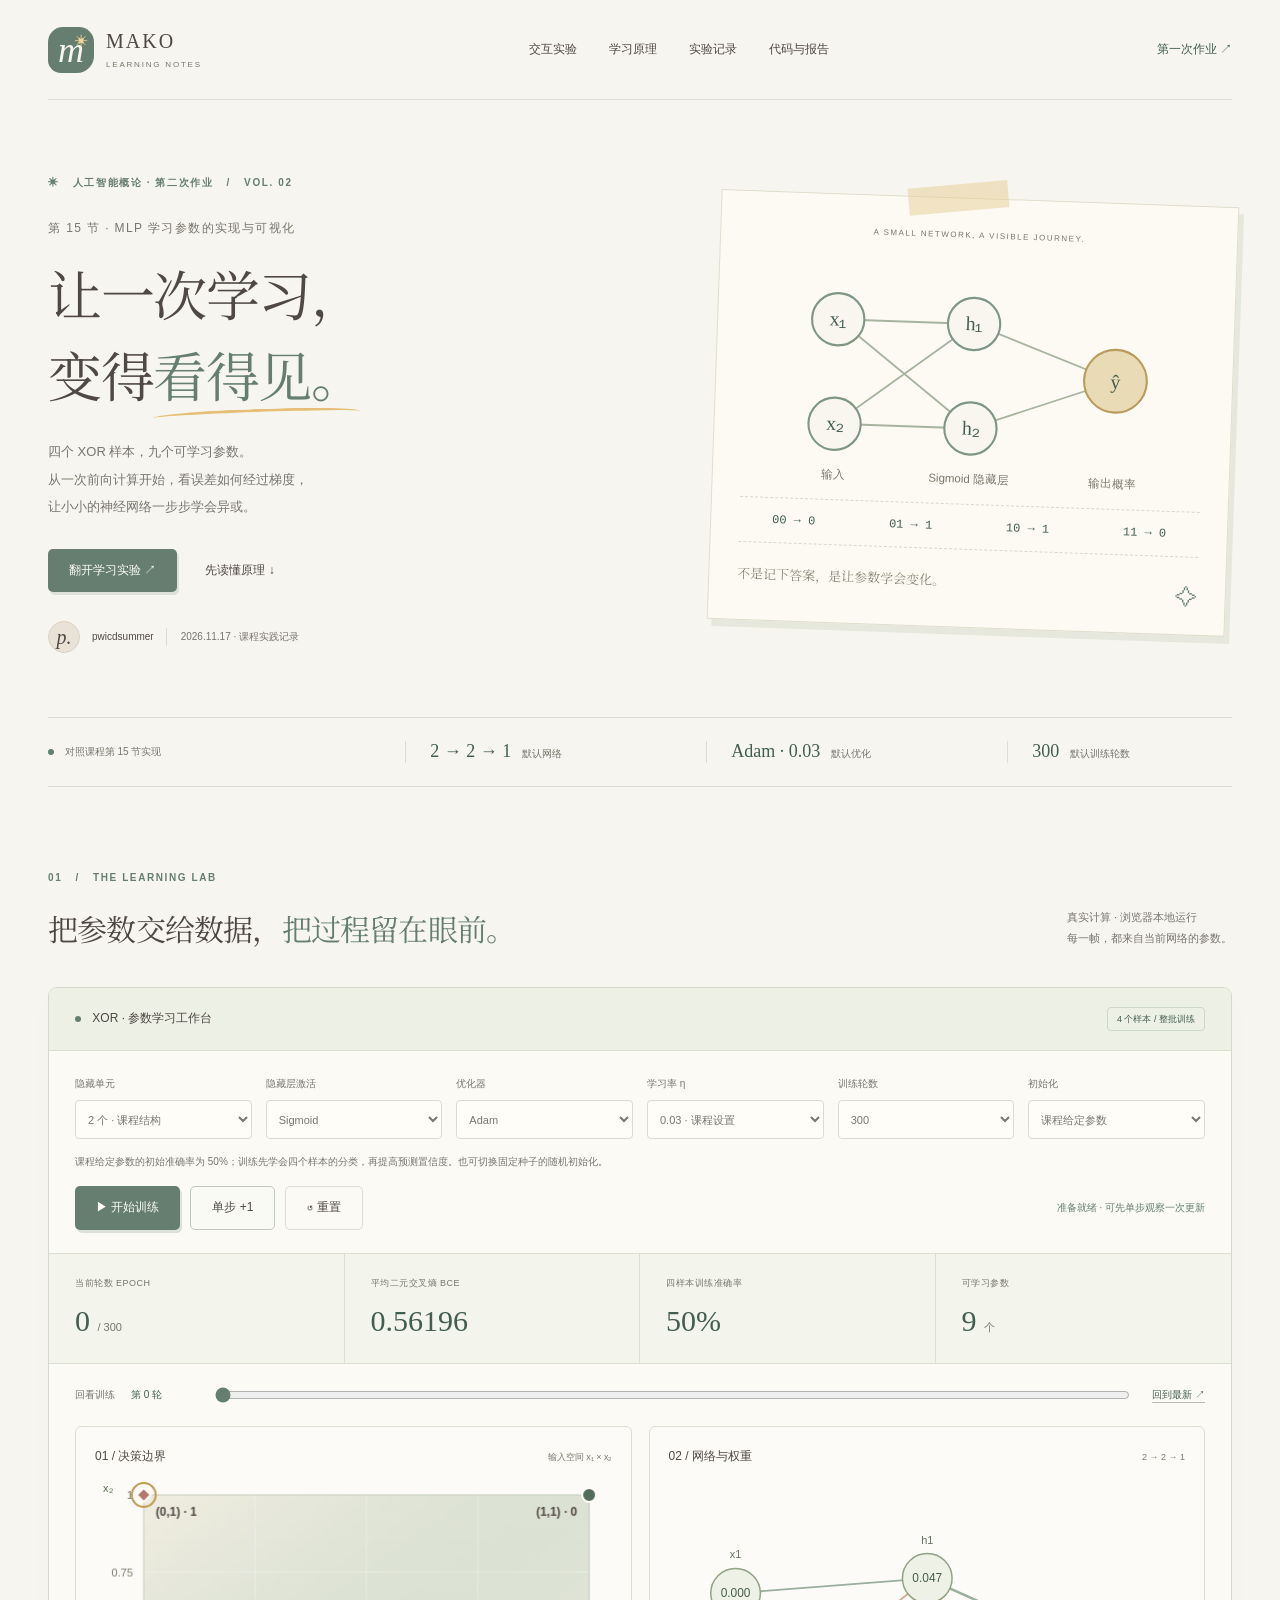
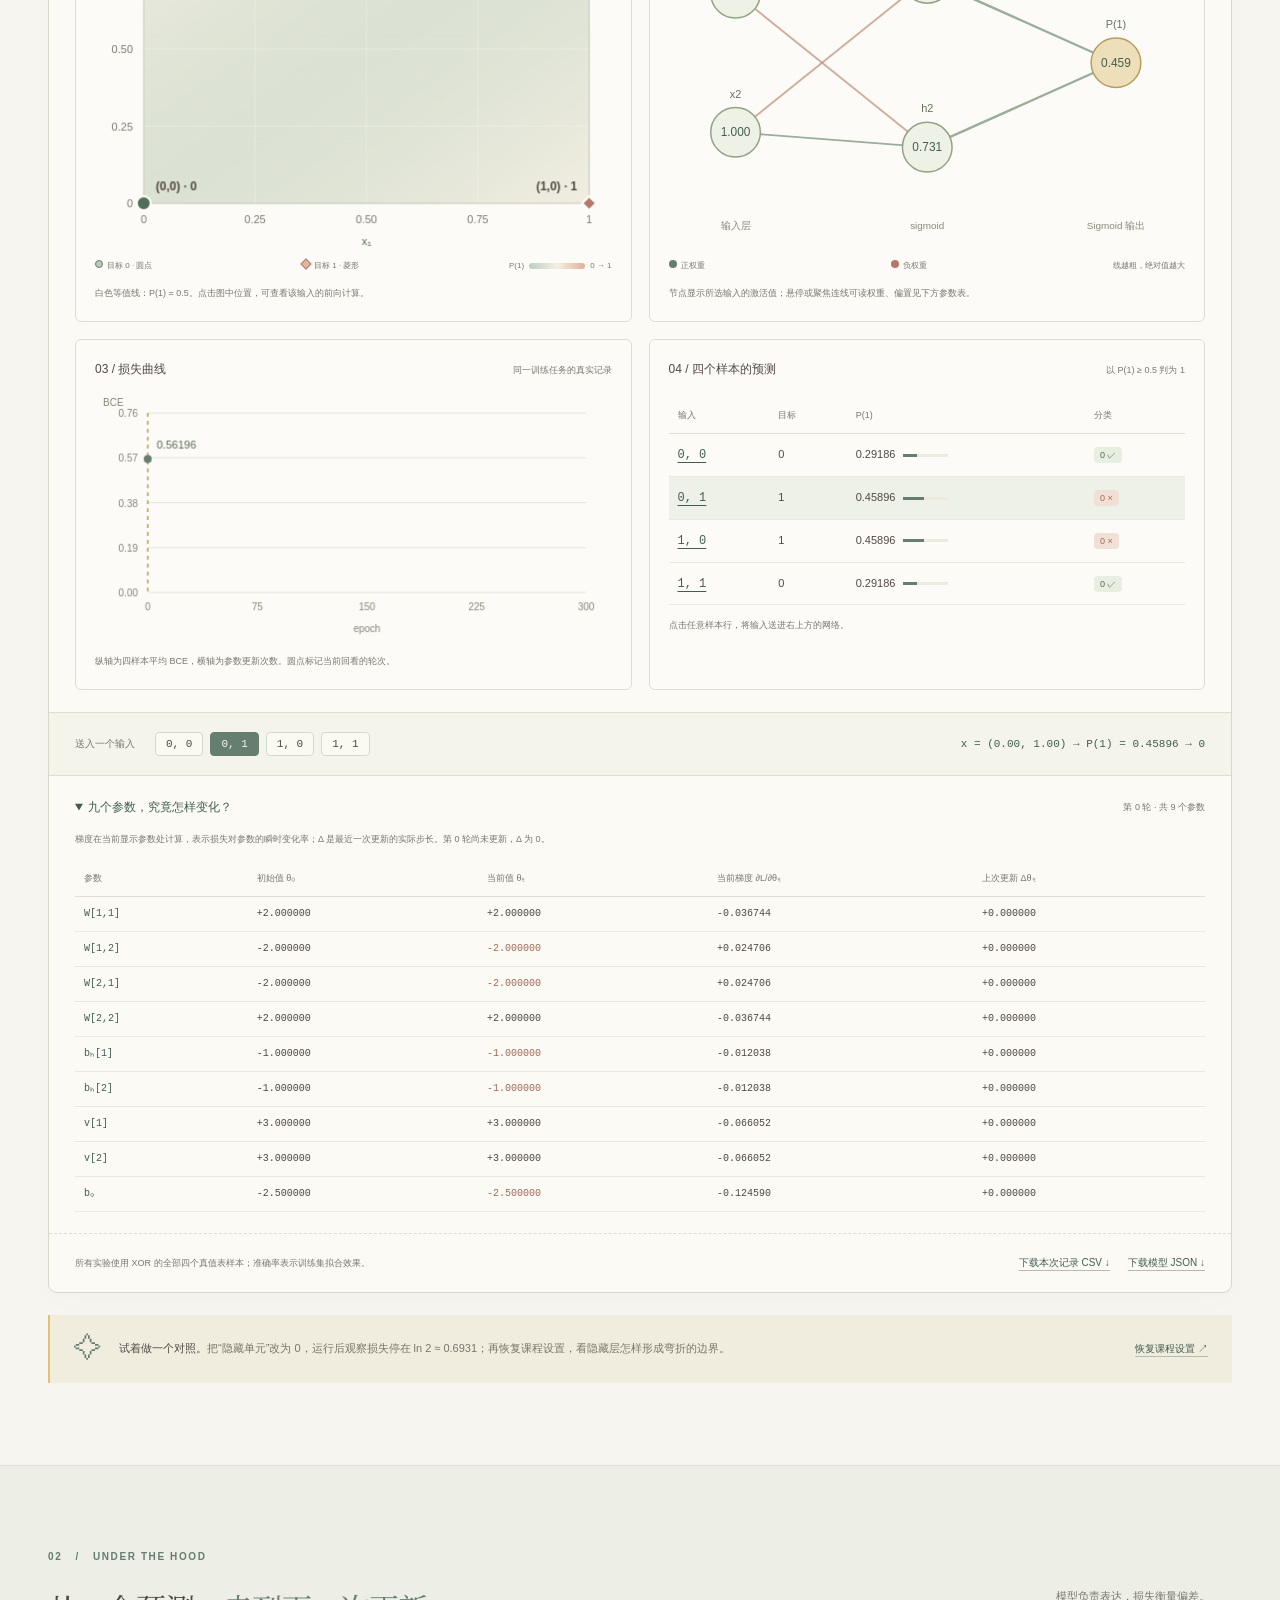
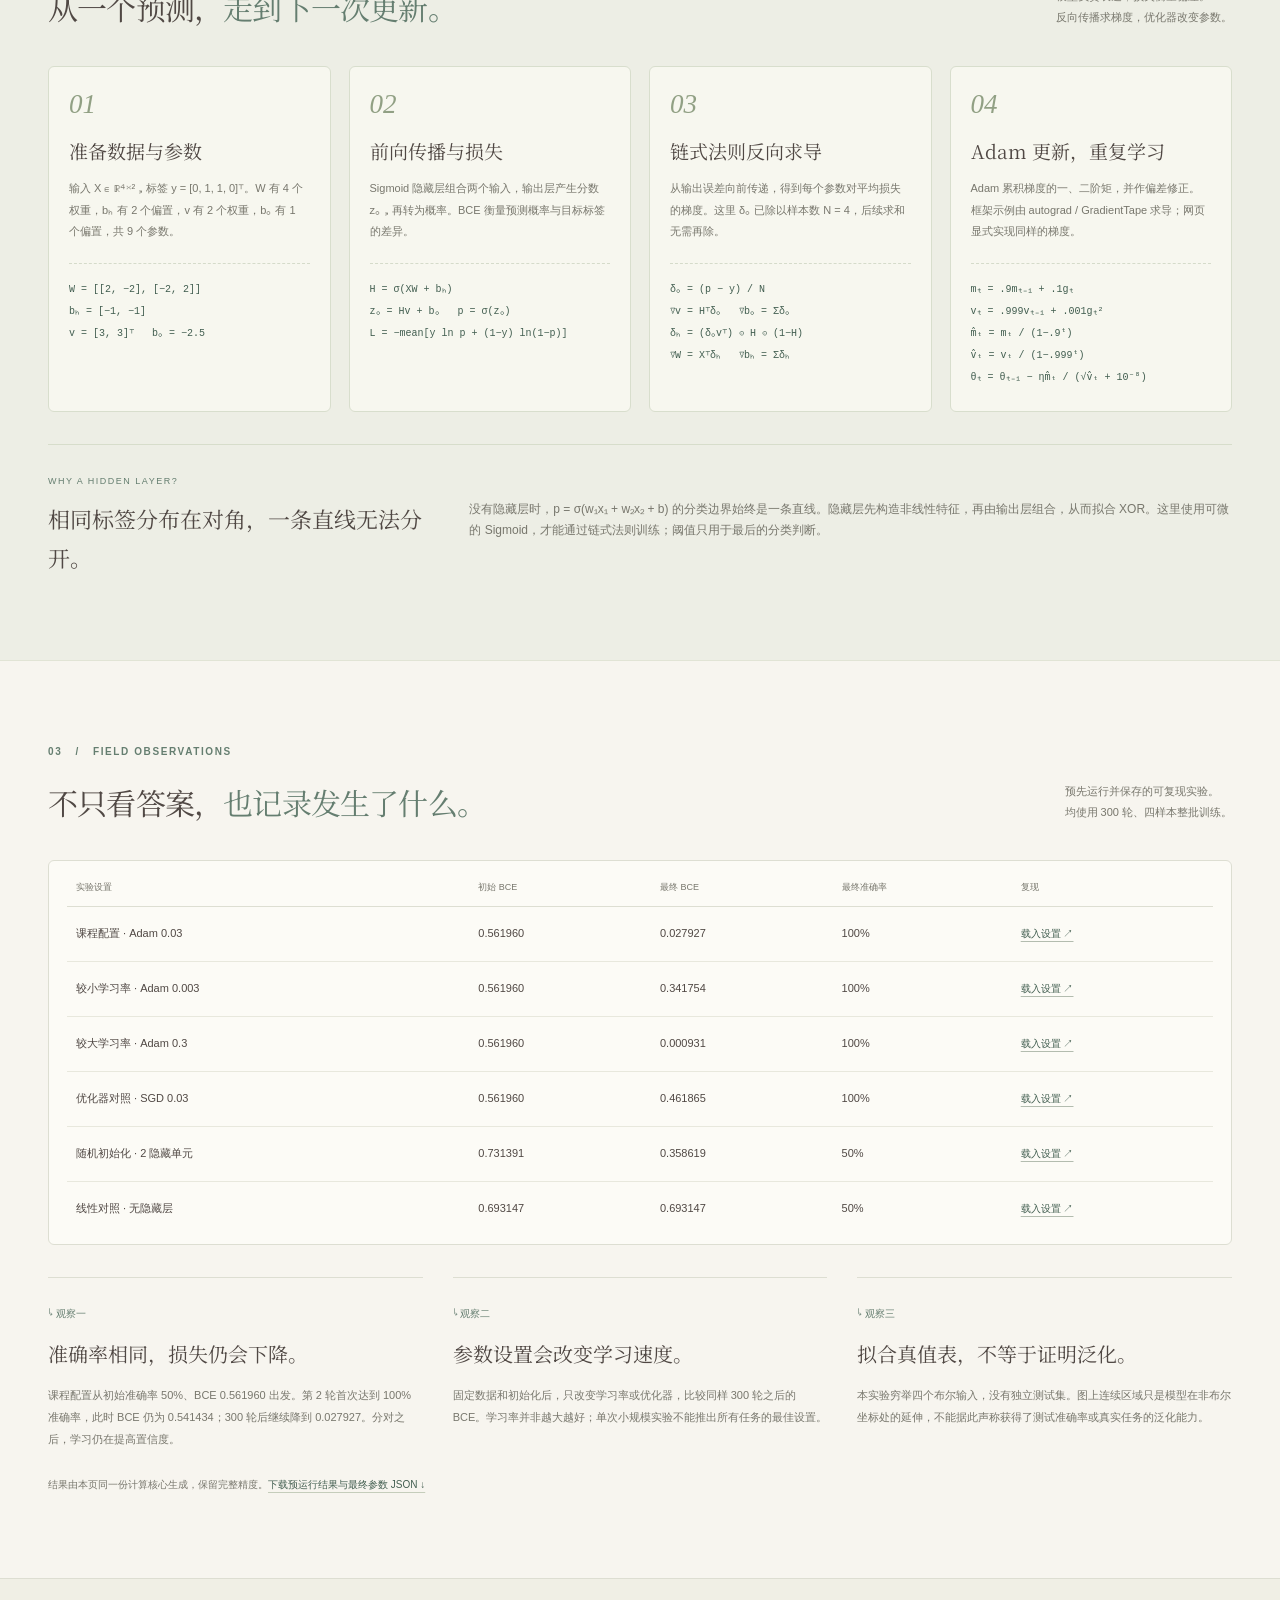
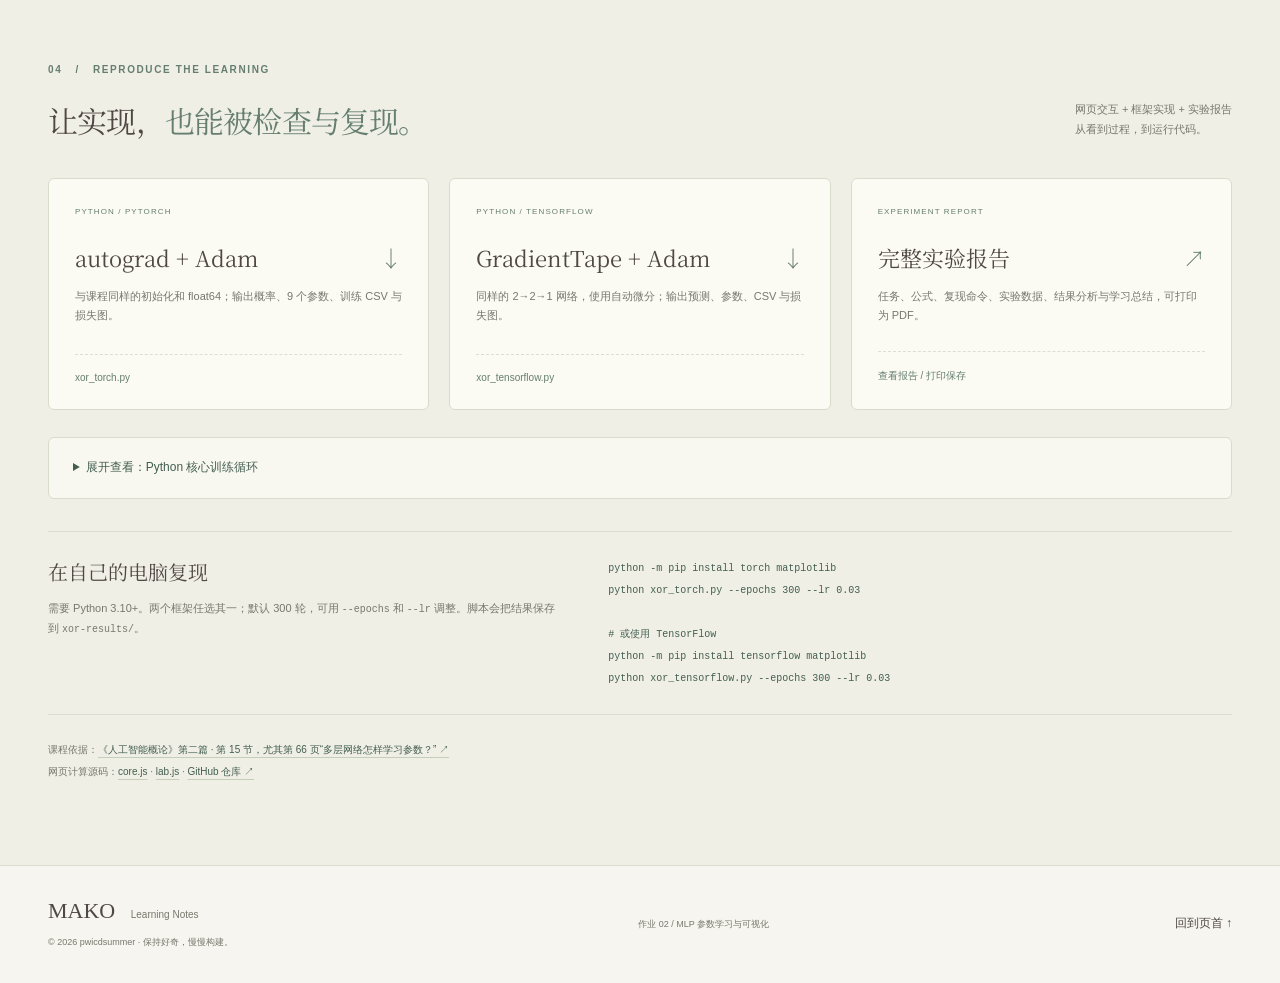
==== mlp/index.html @ 97d3aa74 "Add assignment 2: interactive XOR MLP learning lab and reproducible report" ====
<!doctype html>
<html lang="zh-CN">
<head>
  <meta charset="utf-8"><meta name="viewport" content="width=device-width, initial-scale=1">
  <meta name="theme-color" content="#f7f5ef">
  <title>MLP 学习实验室 · MAKO 第二次作业</title>
  <meta name="description" content="人工智能概论第二次作业：复现第15节2→2→1 MLP的XOR参数学习，交互观察前向传播、梯度、Adam、损失曲线和决策边界，附Python源码与实验报告。">
  <link rel="canonical" href="https://pwicdsummer.github.io/mako-agent-report/mlp/">
  <link rel="icon" href="../assets/favicon.svg" type="image/svg+xml">
  <link rel="stylesheet" href="lab.css">
  <script src="core.js" defer></script><script src="lab.js" defer></script>
</head>
<body>
  <a class="skip" href="#experiment">跳至交互实验</a>
  <header class="site-header wrap">
    <a class="brand" href="../"><span class="brand-mark">m<small>✳</small></span><span>MAKO<small>LEARNING NOTES</small></span></a>
    <nav aria-label="页面导航"><a href="#experiment">交互实验</a><a href="#principle">学习原理</a><a href="#findings">实验记录</a><a href="#source">代码与报告</a></nav>
    <a class="back" href="../">第一次作业 ↗</a>
  </header>
  <main>
    <section class="hero wrap">
      <div><p class="eyebrow">✳ &nbsp; 人工智能概论 · 第二次作业 &nbsp; / &nbsp; VOL. 02</p>
        <p class="kicker">第 15 节 · MLP 学习参数的实现与可视化</p>
        <h1>让一次学习，<br>变得<span class="underlined">看得见。</span></h1>
        <p class="hero-description">四个 XOR 样本，九个可学习参数。<br>从一次前向计算开始，看误差如何经过梯度，<br class="wide">让小小的神经网络一步步学会异或。</p>
        <div class="hero-actions"><a class="button primary" href="#experiment">翻开学习实验 ↗</a><a class="text-link" href="#principle">先读懂原理 ↓</a></div>
        <p class="byline"><span class="avatar">p.</span> pwicdsummer <span>2026.11.17 · 课程实践记录</span></p>
      </div>
      <div class="hero-note" aria-label="实验概览：两个输入、两个隐藏节点、一个输出，学习XOR">
        <div class="tape" aria-hidden="true"></div><p class="note-label">A SMALL NETWORK, A VISIBLE JOURNEY.</p>
        <svg viewBox="0 0 440 230" role="img" aria-label="2到2到1多层感知器">
          <g stroke="#a8b4a0" fill="none" stroke-width="1.7"><path d="M88 66L218 66M88 66L218 166M88 166L218 66M88 166L218 166M218 66L355 116M218 166L355 116"/></g>
          <g fill="#f8f6ef" stroke="#7f9682" stroke-width="2"><circle cx="88" cy="66" r="25"/><circle cx="88" cy="166" r="25"/><circle cx="218" cy="66" r="25"/><circle cx="218" cy="166" r="25"/></g>
          <circle cx="355" cy="116" r="30" fill="#e8dbb5" stroke="#b99b5e" stroke-width="2"/>
          <g fill="#465f50" text-anchor="middle" font-size="19" font-family="Georgia,serif"><text x="88" y="72">x₁</text><text x="88" y="172">x₂</text><text x="218" y="72">h₁</text><text x="218" y="172">h₂</text><text x="355" y="123">ŷ</text></g>
          <g fill="#78786a" text-anchor="middle" font-size="11"><text x="88" y="218">输入</text><text x="218" y="218">Sigmoid 隐藏层</text><text x="355" y="218">输出概率</text></g>
        </svg>
        <div class="xor-note"><span>00 → 0</span><span>01 → 1</span><span>10 → 1</span><span>11 → 0</span></div>
        <p class="handnote">不是记下答案，是让参数学会变化。 <span>✧</span></p>
      </div>
    </section>
    <div class="course-strip wrap"><span><i></i> 对照课程第 15 节实现</span><span><b>2 → 2 → 1</b> 默认网络</span><span><b>Adam · 0.03</b> 默认优化</span><span><b>300</b> 默认训练轮数</span></div>

    <section class="section wrap" id="experiment">
      <div class="section-heading"><div><p class="eyebrow">01 &nbsp; / &nbsp; THE LEARNING LAB</p><h2>把参数交给数据，<em>把过程留在眼前。</em></h2></div><p>真实计算 · 浏览器本地运行<br>每一帧，都来自当前网络的参数。</p></div>
      <div class="lab-shell">
        <div class="lab-title"><span><i></i> XOR · 参数学习工作台</span><span class="pill">4 个样本 / 整批训练</span></div>
        <form id="config" class="controls">
          <label>隐藏单元<select name="hidden" id="hidden"><option value="2">2 个 · 课程结构</option><option value="4">4 个</option><option value="8">8 个</option><option value="0">0 个 · 线性对照</option></select></label>
          <label>隐藏层激活<select name="activation" id="activation"><option value="sigmoid">Sigmoid</option><option value="tanh">Tanh</option></select></label>
          <label>优化器<select name="optimizer" id="optimizer"><option value="adam">Adam</option><option value="sgd">SGD</option></select></label>
          <label>学习率 η<select name="lr" id="lr"><option value="0.003">0.003</option><option value="0.01">0.01</option><option value="0.03" selected>0.03 · 课程设置</option><option value="0.1">0.1</option><option value="0.3">0.3</option></select></label>
          <label>训练轮数<select name="epochs" id="epochs"><option value="300">300</option><option value="1000">1,000</option><option value="2000">2,000</option></select></label>
          <label>初始化<select name="init" id="init"><option value="course">课程给定参数</option><option value="random">随机 · 固定种子 42</option></select></label>
        </form>
        <p id="config-note" class="config-note">课程给定参数的初始准确率为 50%；训练先学会四个样本的分类，再提高预测置信度。也可切换固定种子的随机初始化。</p>
        <div class="action-bar"><div class="action-buttons"><button class="button primary" id="run">▶ 开始训练</button><button class="button secondary" id="step">单步 +1</button><button class="button ghost" id="reset">↺ 重置</button></div><span id="run-status" role="status" aria-live="polite">准备就绪 · 可先单步观察一次更新</span></div>
        <div class="metric-grid"><div><span>当前轮数 EPOCH</span><strong id="metric-epoch">0 <small>/ 300</small></strong></div><div><span>平均二元交叉熵 BCE</span><strong id="metric-loss">—</strong></div><div><span>四样本训练准确率</span><strong id="metric-accuracy">—</strong></div><div><span>可学习参数</span><strong id="metric-params">9 <small>个</small></strong></div></div>
        <div class="history-bar"><label for="timeline">回看训练 <output id="timeline-value">第 0 轮</output></label><input type="range" id="timeline" min="0" max="0" value="0" aria-label="选择要回看的训练轮数"><button id="latest" class="text-button">回到最新 ↗</button></div>

        <div class="visual-grid">
          <article class="viz-card"><div class="card-heading"><h3>01 / 决策边界</h3><span>输入空间 x₁ × x₂</span></div><div class="canvas-wrap decision-wrap"><canvas id="decision" width="520" height="370" role="img" aria-label="XOR决策边界：颜色表示预测概率，圆点表示目标0，菱形表示目标1"></canvas></div><div class="legend"><span><i class="class-zero"></i>目标 0 · 圆点</span><span><i class="class-one"></i>目标 1 · 菱形</span><span class="prob-scale">P(1) <b></b> 0 → 1</span></div><p class="chart-note">白色等值线：P(1) = 0.5。点击图中位置，可查看该输入的前向计算。</p></article>
          <article class="viz-card"><div class="card-heading"><h3>02 / 网络与权重</h3><span id="network-count">2 → 2 → 1</span></div><div class="network-wrap"><svg id="network" viewBox="0 0 520 370" role="img" aria-label="当前MLP权重与节点激活值"></svg></div><div class="legend"><span><i class="positive"></i>正权重</span><span><i class="negative"></i>负权重</span><span>线越粗，绝对值越大</span></div><p class="chart-note">节点显示所选输入的激活值；悬停或聚焦连线可读权重、偏置见下方参数表。</p></article>
          <article class="viz-card"><div class="card-heading"><h3>03 / 损失曲线</h3><span>同一训练任务的真实记录</span></div><div class="canvas-wrap loss-wrap"><canvas id="loss-chart" width="520" height="250" role="img" aria-label="平均二元交叉熵随训练轮数变化的折线图"></canvas></div><p class="chart-note">纵轴为四样本平均 BCE，横轴为参数更新次数。圆点标记当前回看的轮次。</p></article>
          <article class="viz-card"><div class="card-heading"><h3>04 / 四个样本的预测</h3><span>以 P(1) ≥ 0.5 判为 1</span></div><div class="table-scroll"><table class="prediction-table"><thead><tr><th>输入</th><th>目标</th><th>P(1)</th><th>分类</th></tr></thead><tbody id="predictions"></tbody></table></div><p class="chart-note" id="prediction-note">点击任意样本行，将输入送进右上方的网络。</p></article>
        </div>
        <div class="probe"><span>送入一个输入</span><div id="sample-buttons" class="sample-buttons" role="group" aria-label="选择XOR样本"><button data-sample="0" aria-pressed="false">0, 0</button><button data-sample="1" aria-pressed="true" class="selected">0, 1</button><button data-sample="2" aria-pressed="false">1, 0</button><button data-sample="3" aria-pressed="false">1, 1</button></div><output id="probe-result">—</output></div>
        <details class="parameter-details" open><summary>九个参数，究竟怎样变化？ <span id="parameter-caption">当前轮次的权重与梯度</span></summary><p class="chart-note">梯度在当前显示参数处计算，表示损失对参数的瞬时变化率；Δ 是最近一次更新的实际步长。第 0 轮尚未更新，Δ 为 0。</p><div class="table-scroll"><table class="parameter-table"><thead><tr><th>参数</th><th>初始值 θ₀</th><th>当前值 θₜ</th><th>当前梯度 ∂L/∂θₜ</th><th>上次更新 Δθₜ</th></tr></thead><tbody id="parameters"></tbody></table></div></details>
        <div class="lab-bottom"><p>所有实验使用 XOR 的全部四个真值表样本；准确率表示训练集拟合效果。</p><div><button class="text-button" id="export-csv">下载本次记录 CSV ↓</button><button class="text-button" id="export-json">下载模型 JSON ↓</button></div></div>
        <noscript><p class="noscript">启用 JavaScript 即可运行交互实验。下方实验记录和下载代码可直接阅读。</p></noscript>
      </div>
      <aside class="margin-tip"><span>✧</span><p><b>试着做一个对照。</b>把“隐藏单元”改为 0，运行后观察损失停在 ln 2 ≈ 0.6931；再恢复课程设置，看隐藏层怎样形成弯折的边界。</p><button class="text-button" id="restore-course">恢复课程设置 ↗</button></aside>
    </section>

    <section class="principle-section" id="principle"><div class="section wrap">
      <div class="section-heading"><div><p class="eyebrow">02 &nbsp; / &nbsp; UNDER THE HOOD</p><h2>从一个预测，<em>走到下一次更新。</em></h2></div><p>模型负责表达，损失衡量偏差。<br>反向传播求梯度，优化器改变参数。</p></div>
      <div class="steps-grid">
        <article><span class="step-number">01</span><h3>准备数据与参数</h3><p>输入 X ∈ ℝ⁴ˣ²，标签 y = [0, 1, 1, 0]ᵀ。W 有 4 个权重，bₕ 有 2 个偏置，v 有 2 个权重，bₒ 有 1 个偏置，共 9 个参数。</p><div class="formula">W = [[2, −2], [−2, 2]]<br>bₕ = [−1, −1]<br>v = [3, 3]ᵀ &nbsp; bₒ = −2.5</div></article>
        <article><span class="step-number">02</span><h3>前向传播与损失</h3><p>Sigmoid 隐藏层组合两个输入，输出层产生分数 zₒ，再转为概率。BCE 衡量预测概率与目标标签的差异。</p><div class="formula">H = σ(XW + bₕ)<br>zₒ = Hv + bₒ &nbsp; p = σ(zₒ)<br>L = −mean[y ln p + (1−y) ln(1−p)]</div></article>
        <article><span class="step-number">03</span><h3>链式法则反向求导</h3><p>从输出误差向前传递，得到每个参数对平均损失的梯度。这里 δₒ 已除以样本数 N = 4，后续求和无需再除。</p><div class="formula">δₒ = (p − y) / N<br>∇v = Hᵀδₒ &nbsp; ∇bₒ = Σδₒ<br>δₕ = (δₒvᵀ) ⊙ H ⊙ (1−H)<br>∇W = Xᵀδₕ &nbsp; ∇bₕ = Σδₕ</div></article>
        <article><span class="step-number">04</span><h3>Adam 更新，重复学习</h3><p>Adam 累积梯度的一、二阶矩，并作偏差修正。框架示例由 autograd / GradientTape 求导；网页显式实现同样的梯度。</p><div class="formula">mₜ = .9mₜ₋₁ + .1gₜ<br>vₜ = .999vₜ₋₁ + .001gₜ²<br>m̂ₜ = mₜ / (1−.9ᵗ)<br>v̂ₜ = vₜ / (1−.999ᵗ)<br>θₜ = θₜ₋₁ − ηm̂ₜ / (√v̂ₜ + 10⁻⁸)</div></article>
      </div>
      <div class="why-xor"><p class="small-label">WHY A HIDDEN LAYER?</p><h3>相同标签分布在对角，一条直线无法分开。</h3><p>没有隐藏层时，p = σ(w₁x₁ + w₂x₂ + b) 的分类边界始终是一条直线。隐藏层先构造非线性特征，再由输出层组合，从而拟合 XOR。这里使用可微的 Sigmoid，才能通过链式法则训练；阈值只用于最后的分类判断。</p></div>
    </div></section>

    <section class="section wrap" id="findings">
      <div class="section-heading"><div><p class="eyebrow">03 &nbsp; / &nbsp; FIELD OBSERVATIONS</p><h2>不只看答案，<em>也记录发生了什么。</em></h2></div><p>预先运行并保存的可复现实验。<br>均使用 300 轮、四样本整批训练。</p></div>
      <div class="experiment-table table-scroll"><table><thead><tr><th>实验设置</th><th>初始 BCE</th><th>最终 BCE</th><th>最终准确率</th><th>复现</th></tr></thead><tbody id="experiment-results"><tr><td>课程配置 · Adam 0.03</td><td colspan="4">读取实验记录中…</td></tr></tbody></table></div>
      <div class="observations"><article><span>↳ 观察一</span><h3>准确率相同，损失仍会下降。</h3><p id="observation-confidence">训练达到 100% 准确率后，学习仍会把正确类别的概率推向更可信的值。所以必须同时看交叉熵与预测概率，而不只看分类是否正确。</p></article><article><span>↳ 观察二</span><h3>参数设置会改变学习速度。</h3><p>固定数据和初始化后，只改变学习率或优化器，比较同样 300 轮之后的 BCE。学习率并非越大越好；单次小规模实验不能推出所有任务的最佳设置。</p></article><article><span>↳ 观察三</span><h3>拟合真值表，不等于证明泛化。</h3><p>本实验穷举四个布尔输入，没有独立测试集。图上连续区域只是模型在非布尔坐标处的延伸，不能据此声称获得了测试准确率或真实任务的泛化能力。</p></article></div>
      <p class="source-note">结果由本页同一份计算核心生成，保留完整精度。<a href="experiments.json" download>下载预运行结果与最终参数 JSON ↓</a></p>
    </section>

    <section class="source-section" id="source"><div class="section wrap">
      <div class="section-heading"><div><p class="eyebrow">04 &nbsp; / &nbsp; REPRODUCE THE LEARNING</p><h2>让实现，<em>也能被检查与复现。</em></h2></div><p>网页交互 + 框架实现 + 实验报告<br>从看到过程，到运行代码。</p></div>
      <div class="download-grid"><a class="download-card" href="downloads/xor_torch.py" download><span class="file-tag">PYTHON / PYTORCH</span><h3>autograd + Adam <span>↓</span></h3><p>与课程同样的初始化和 float64；输出概率、9 个参数、训练 CSV 与损失图。</p><span class="file-name">xor_torch.py</span></a><a class="download-card" href="downloads/xor_tensorflow.py" download><span class="file-tag">PYTHON / TENSORFLOW</span><h3>GradientTape + Adam <span>↓</span></h3><p>同样的 2→2→1 网络，使用自动微分；输出预测、参数、CSV 与损失图。</p><span class="file-name">xor_tensorflow.py</span></a><a class="download-card" href="report.html"><span class="file-tag">EXPERIMENT REPORT</span><h3>完整实验报告 <span>↗</span></h3><p>任务、公式、复现命令、实验数据、结果分析与学习总结，可打印为 PDF。</p><span class="file-name">查看报告 / 打印保存</span></a></div>
      <details class="code-details"><summary>展开查看：Python 核心训练循环</summary><pre><code>optimizer = torch.optim.Adam(parameters, lr=0.03)
for epoch in range(1, 301):
    optimizer.zero_grad(set_to_none=True)
    hidden = torch.sigmoid(x @ W + b_hidden)
    logits = hidden @ v + b_output
    loss = F.binary_cross_entropy_with_logits(logits, target)
    loss.backward()       # 反向传播：计算每个参数的梯度
    optimizer.step()      # Adam：更新参数

# 使用更新后的参数重新计算并记录损失与预测。</code></pre></details>
      <div class="reproduce"><div><h3>在自己的电脑复现</h3><p>需要 Python 3.10+。两个框架任选其一；默认 300 轮，可用 <code>--epochs</code> 和 <code>--lr</code> 调整。脚本会把结果保存到 <code>xor-results/</code>。</p></div><pre><code>python -m pip install torch matplotlib
python xor_torch.py --epochs 300 --lr 0.03

# 或使用 TensorFlow
python -m pip install tensorflow matplotlib
python xor_tensorflow.py --epochs 300 --lr 0.03</code></pre></div>
      <p class="source-note">课程依据：<a href="https://zhumy.github.io/Introduction_to_Artificial_Intelligence/#chapter-15" target="_blank" rel="noopener">《人工智能概论》第二篇 · 第 15 节，尤其第 66 页“多层网络怎样学习参数？” ↗</a><br>网页计算源码：<a href="core.js">core.js</a> · <a href="lab.js">lab.js</a> · <a href="https://github.com/pwicdsummer/mako-agent-report/tree/main/mlp" target="_blank" rel="noopener">GitHub 仓库 ↗</a></p>
    </div></section>
  </main>
  <footer class="footer wrap"><div><a class="brand-footer" href="../">MAKO <span>Learning Notes</span></a><p>© 2026 pwicdsummer · 保持好奇，慢慢构建。</p></div><span>作业 02 / MLP 参数学习与可视化</span><a class="text-link" href="#">回到页首 ↑</a></footer>
</body>
</html>
---- mlp/lab.css ----
@font-face{font-family:NotebookSerif;src:url('../assets/notebook-serif.woff2') format('woff2');font-weight:400 700;font-display:swap}
:root{--paper:#f7f5ef;--surface:#fdfbf7;--ink:#504844;--muted:#78776d;--green:#657e70;--dark:#425e50;--sage:#e5ebe2;--gold:#e5bf77;--line:#ddded2;--rose:#b5796c;--serif:NotebookSerif,'Noto Serif SC','Songti SC',Georgia,serif;--sans:'PingFang SC','Microsoft YaHei','Noto Sans CJK SC',sans-serif}
*{box-sizing:border-box}html{scroll-behavior:smooth;scroll-padding-top:24px}body{margin:0;background:var(--paper);color:var(--ink);font:14px/1.8 var(--sans);-webkit-font-smoothing:antialiased}a{color:inherit;text-decoration:none}button,input,select{font:inherit;color:inherit}button,a,select,input{touch-action:manipulation}button{cursor:pointer}button:disabled{cursor:default;opacity:.55}button:focus-visible,a:focus-visible,select:focus-visible,input:focus-visible,summary:focus-visible,svg [tabindex]:focus-visible{outline:2px solid var(--green);outline-offset:4px}button{border:0;background:none}p,h1,h2,h3{margin:0}::selection{background:#e5ce9b}.wrap{width:min(1200px,calc(100% - 96px));margin-inline:auto}.skip{position:absolute;top:-60px;left:12px;background:var(--dark);color:white;padding:8px;z-index:9}.skip:focus{top:8px}.site-header{height:100px;display:flex;align-items:center;justify-content:space-between;gap:24px;border-bottom:1px solid var(--line)}.brand{display:flex;align-items:center;gap:12px;font:20px/1.3 Georgia,serif;letter-spacing:2px}.brand small{display:block;font:8px/1.5 var(--sans);letter-spacing:1.8px;color:var(--muted);margin-top:5px}.brand .brand-mark{display:grid;place-items:center;position:relative;background:var(--green);color:var(--paper);font:italic 36px Georgia,serif;width:46px;height:46px;border-radius:15px 15px 17px 13px;letter-spacing:0}.brand-mark small{position:absolute;right:4px;top:0;color:#f2d598;font-size:13px}.site-header nav{display:flex;gap:32px;font-size:12px}.site-header nav a:hover,.text-link:hover,.back:hover{color:var(--green)}.back{font-size:12px;color:var(--dark)}.hero{padding-block:74px 64px;display:grid;grid-template-columns:1.15fr 1fr;align-items:center;gap:70px}.eyebrow{font-size:10px;letter-spacing:1.6px;color:var(--green);font-weight:600}.kicker{font-size:12px;letter-spacing:1.4px;margin-top:26px;color:var(--muted)}h1{font:500 54px/1.5 var(--serif);letter-spacing:-1.5px;margin-top:12px}.underlined{color:var(--green);position:relative}.underlined::after{content:'';position:absolute;height:8px;border-top:3px solid var(--gold);border-radius:50%;left:0;right:3px;bottom:-8px;transform:rotate(-2deg)}.hero-description{font-size:13px;color:var(--muted);line-height:2.15;margin-top:24px}.hero-actions{display:flex;gap:28px;align-items:center;margin-top:28px}.button{min-height:43px;padding:10px 21px;border-radius:5px;display:inline-flex;align-items:center;justify-content:center;font-size:12px;gap:12px;white-space:nowrap}.primary{background:var(--green);color:#fffdf5;box-shadow:2px 3px 0 #dce2d7}.primary:hover{background:var(--dark)}.secondary{border:1px solid #bdc9bc;background:#f9faf4}.ghost{border:1px solid var(--line)}.text-link{font-size:12px}.byline{font-size:10px;margin-top:29px;display:flex;align-items:center;gap:12px}.byline>span:last-child{color:var(--muted);border-left:1px solid var(--line);padding-left:14px}.avatar{font:italic 20px Georgia,serif;width:32px;height:32px;background:#e9e3d7;display:grid;place-items:center;border:1px solid #dad2c6;border-radius:50%}.hero-note{position:relative;padding:30px 28px 20px;border:1px solid #e0ddcd;background:#fcfaf3;box-shadow:5px 7px 0 #e6e8dd;transform:rotate(2deg)}.note-label{font-size:8px;letter-spacing:1.5px;color:var(--muted);text-align:center}.hero-note svg{width:100%;margin-top:12px}.tape{position:absolute;width:100px;height:27px;background:repeating-linear-gradient(45deg,#e7cd8f80 0 3px,#dfc88d70 3px 5px);top:-14px;left:36%;transform:rotate(-7deg)}.xor-note{display:flex;gap:8px;justify-content:space-around;border-block:1px dashed #d8d8c9;padding-block:13px;font:12px/1.5 ui-monospace,monospace;color:var(--dark)}.handnote{font:13px/1.7 var(--serif);margin-top:20px;color:#8c8977;display:flex;justify-content:space-between}.handnote span{font-size:22px;color:var(--green)}.course-strip{display:grid;grid-template-columns:1.2fr 1fr 1fr .8fr;border-block:1px solid var(--line);padding-block:23px;font-size:10px;color:var(--muted);gap:20px;align-items:center}.course-strip>span:not(:first-child){border-left:1px solid var(--line);padding-left:24px}.course-strip b{font:18px Georgia,serif;color:var(--dark);margin-right:8px}i{display:inline-block;width:6px;height:6px;border-radius:50%;background:var(--green);margin-right:8px}.section{padding-block:82px}.section-heading{display:flex;justify-content:space-between;align-items:flex-end;gap:24px;margin-bottom:33px}h2{font:500 30px/1.65 var(--serif);letter-spacing:-.8px;margin-top:17px}h2 em{color:var(--green);font-style:normal}.section-heading>p{font-size:11px;color:var(--muted);line-height:1.9;padding-bottom:5px}.lab-shell{background:#fbfaf5;border:1px solid #d3dacb;border-radius:9px;overflow:hidden;box-shadow:0 8px 30px #50484404}.lab-title{padding:19px 26px;border-bottom:1px solid var(--line);display:flex;justify-content:space-between;align-items:center;gap:12px;font-size:12px;background:#edf0e5}.pill{font-size:9px;padding:3px 9px;border:1px solid #ced9c8;border-radius:4px;color:var(--dark)}.controls{padding:24px 26px 14px;display:grid;grid-template-columns:repeat(6,minmax(0,1fr));gap:14px}.controls label{display:flex;flex-direction:column;gap:7px;font-size:10px;color:var(--muted)}select{width:100%;min-width:0;border:1px solid #d8ddcf;border-radius:4px;background:#fffdf8;padding:9px 8px;font-size:11px;height:39px}.config-note{font-size:10px;color:var(--muted);padding:0 26px 15px}.action-bar{display:flex;align-items:center;justify-content:space-between;gap:18px;padding:0 26px 23px}.action-buttons{display:flex;gap:10px}.action-bar>span{font-size:10px;color:var(--green)}.metric-grid{display:grid;grid-template-columns:repeat(4,1fr);border-block:1px solid var(--line);background:#f3f4eb}.metric-grid>div{padding:21px 26px;border-right:1px solid var(--line)}.metric-grid>div:last-child{border:0}.metric-grid span{font-size:9px;color:var(--muted);display:block;letter-spacing:.5px}.metric-grid strong{font:30px/1.4 Georgia,serif;color:var(--dark);display:block;margin-top:9px;font-variant-numeric:tabular-nums}.metric-grid small{font:11px var(--sans);color:var(--muted)}.history-bar{display:flex;gap:20px;align-items:center;padding:19px 26px}.history-bar label{font-size:10px;white-space:nowrap;display:flex;gap:16px;color:var(--muted)}.history-bar output{color:var(--dark);min-width:62px}.history-bar input{flex:1;min-width:40px;accent-color:var(--green)}.text-button{font-size:10px;color:var(--dark);padding:3px 0;white-space:nowrap;text-decoration:underline;text-underline-offset:4px;text-decoration-color:#b3bcaf}.text-button:hover{color:var(--rose)}.visual-grid{display:grid;grid-template-columns:1fr 1fr;gap:17px;padding:0 26px 22px}.viz-card{padding:19px;background:var(--surface);border:1px solid var(--line);border-radius:6px;min-width:0}.card-heading{display:flex;justify-content:space-between;gap:10px;align-items:center}.card-heading h3{font-size:12px;font-weight:500}.card-heading span{font-size:9px;color:var(--muted)}.canvas-wrap{width:100%;margin-top:12px}.canvas-wrap canvas{width:100%;display:block}.decision-wrap{aspect-ratio:520/370}.loss-wrap{aspect-ratio:520/250}.network-wrap{aspect-ratio:520/370;margin-top:12px}.network-wrap svg{width:100%;height:100%;display:block}.legend{display:flex;align-items:center;justify-content:space-between;gap:8px;font-size:8px;color:var(--muted);margin-top:12px;flex-wrap:wrap}.legend i{width:8px;height:8px;margin-right:4px}.class-zero{background:#b9caba;border:1px solid #657e70}.class-one{background:#dfb8a3;transform:rotate(45deg);border:1px solid #b5796c;border-radius:0}.positive{background:var(--green)}.negative{background:var(--rose)}.prob-scale{display:flex;align-items:center;gap:5px}.prob-scale b{height:6px;width:56px;border-radius:4px;background:linear-gradient(90deg,#bbd0c0,#f5f0e5,#dfb099)}.chart-note{font-size:9px;line-height:1.9;color:var(--muted);margin-top:12px}.prediction-table{margin-top:16px}.table-scroll{overflow-x:auto;overscroll-behavior-x:contain}table{width:100%;border-collapse:collapse;text-align:left;font-variant-numeric:tabular-nums;font-size:11px}th{font-size:9px;font-weight:500;color:var(--muted);border-bottom:1px solid var(--line);padding:10px 9px;white-space:nowrap}td{padding:12px 9px;border-bottom:1px solid #e8e8dd;white-space:nowrap}.prediction-table td{padding-block:11px}.prediction-table tr.active{background:#eef1e7}.sample-button{padding:0;font:12px ui-monospace,monospace;color:var(--dark);text-decoration:underline;text-underline-offset:4px}.result-badge{padding:3px 6px;background:#e8eee2;color:#4f6a50;border-radius:4px;font-size:9px}.result-badge.wrong{background:#f2e0d7;color:#9e6856}.prob-bar{display:inline-block;width:45px;height:3px;background:#eeeadd;margin-left:8px;vertical-align:middle}.prob-bar b{display:block;height:3px;background:var(--green)}.probe{display:flex;align-items:center;gap:20px;flex-wrap:wrap;padding:19px 26px;border-block:1px solid var(--line);background:#f5f4eb;font-size:10px}.probe>span{color:var(--muted)}.sample-buttons{display:flex;gap:7px}.sample-buttons button{border:1px solid #d3d9cb;background:#faf9f2;padding:5px 10px;font:11px ui-monospace,monospace;border-radius:4px}.sample-buttons button.selected{background:var(--green);color:var(--paper);border-color:var(--green)}.probe output{margin-left:auto;font:11px/1.8 ui-monospace,monospace;color:var(--dark)}.parameter-details{padding:21px 26px}summary{cursor:pointer;font-size:12px;color:var(--dark)}.parameter-details summary span{font-size:9px;color:var(--muted);float:right;padding-top:2px}.parameter-table{margin-top:12px}.parameter-table td{padding-block:8px;font:10px/1.8 ui-monospace,monospace}.parameter-table td:first-child{color:var(--dark)}.parameter-table td.negative-number{color:#a26a59}.lab-bottom{padding:17px 26px;border-top:1px dashed var(--line);display:flex;justify-content:space-between;gap:14px;align-items:center}.lab-bottom p{font-size:9px;color:var(--muted)}.lab-bottom>div{display:flex;gap:18px}.margin-tip{display:flex;align-items:center;gap:17px;margin-top:22px;padding:18px 24px;border-left:2px solid var(--gold);background:#f0ecde}.margin-tip>span{font:28px Georgia,serif;color:var(--green)}.margin-tip p{font-size:11px;color:var(--muted);flex:1}.margin-tip b{font-weight:500;color:var(--ink)}.principle-section{border-block:1px solid #e1e4d5;background:#edeee5}.steps-grid{display:grid;grid-template-columns:repeat(4,minmax(0,1fr));gap:18px}.steps-grid article{border:1px solid #d8decd;border-radius:6px;background:#f7f7ef;padding:22px 20px}.step-number{font:italic 27px Georgia,serif;color:#91a084;display:block;margin-bottom:16px}.steps-grid h3{font:500 19px/1.6 var(--serif)}.steps-grid p{font-size:11px;color:var(--muted);margin-top:12px;line-height:1.95}.formula{font:10px/2.2 ui-monospace,'Microsoft YaHei',monospace;color:var(--dark);margin-top:20px;padding-top:15px;border-top:1px dashed #d5dbca;overflow-wrap:anywhere}.why-xor{display:grid;grid-template-columns:1fr 2fr;gap:10px 40px;border-top:1px solid #d7ddcb;margin-top:32px;padding-top:28px}.small-label{font-size:9px;letter-spacing:1.5px;color:var(--green);grid-column:1/-1}.why-xor h3{font:500 22px/1.8 var(--serif)}.why-xor>p:last-child{font-size:12px;color:var(--muted)}.experiment-table{border:1px solid var(--line);border-radius:6px;background:#fcfbf6;padding:8px 18px}.experiment-table td{padding-block:15px}.experiment-table tr:last-child td{border-bottom:0}.observations{display:grid;grid-template-columns:repeat(3,1fr);gap:30px;margin-top:32px}.observations article{border-top:1px solid var(--line);padding-top:22px}.observations article>span{font-size:10px;color:var(--green)}.observations h3{font:500 20px/1.7 var(--serif);margin-top:12px}.observations p{font-size:11px;color:var(--muted);line-height:2;margin-top:13px}.source-note{font-size:10px;color:var(--muted);line-height:2.2;margin-top:24px}.source-note a{color:var(--dark);text-decoration:underline;text-decoration-color:#c5cdbb;text-underline-offset:4px}.source-section{background:#f0efe5;border-block:1px solid var(--line)}.download-grid{display:grid;grid-template-columns:repeat(3,1fr);gap:20px}.download-card{padding:26px;border:1px solid #d8dccc;border-radius:6px;background:#fbfaf3;display:flex;flex-direction:column}.download-card:hover{border-color:var(--green);box-shadow:0 6px 16px #50484406}.file-tag{font-size:8px;letter-spacing:1.1px;color:var(--green)}.download-card h3{font:500 22px/1.5 Georgia,var(--serif);margin-top:21px;display:flex;justify-content:space-between;gap:12px}.download-card h3 span{color:var(--green)}.download-card p{font-size:11px;color:var(--muted);margin-top:13px;flex:1}.file-name{font:10px ui-monospace,var(--sans);border-top:1px dashed var(--line);padding-top:17px;margin-top:25px;color:var(--green)}.code-details{margin-top:27px;border:1px solid #d8dccc;border-radius:6px;padding:19px 24px;background:#f9f8f0}.code-details pre{margin-top:20px}pre{margin:0;font:11px/2 ui-monospace,'Courier New',monospace;overflow-x:auto;tab-size:4;color:var(--dark)}.reproduce{display:grid;grid-template-columns:.9fr 1.1fr;gap:50px;margin-top:32px;padding:25px 0;border-block:1px solid var(--line)}.reproduce h3{font:500 20px var(--serif)}.reproduce p{font-size:11px;color:var(--muted);margin-top:13px}.reproduce code{font-size:10px}.footer{display:flex;justify-content:space-between;align-items:center;gap:22px;padding-block:32px}.brand-footer{font:22px Georgia,serif}.brand-footer span{font:10px var(--sans);color:var(--muted);margin-left:10px}.footer p{font-size:9px;color:var(--muted);margin-top:8px}.footer>span{font-size:9px;color:var(--muted)}.noscript{padding:20px;color:var(--rose)}
@media(min-width:1440px){.hero{padding-block:85px 75px}h1{font-size:60px}}
@media(max-width:1100px){.wrap{width:calc(100% - 64px)}.hero{gap:35px}h1{font-size:46px}.controls{grid-template-columns:repeat(3,minmax(0,1fr))}.steps-grid{grid-template-columns:repeat(2,minmax(0,1fr))}.steps-grid article{padding:24px}.section-heading>p{max-width:200px}.section-heading h2{font-size:27px}.byline{gap:9px}.byline>span:last-child{font-size:8px;padding-left:9px}.course-strip{grid-template-columns:1fr 1fr;font-size:11px;gap:20px}.course-strip>span:nth-child(3){border-left:0;padding-left:0}.action-bar{align-items:flex-start;flex-direction:column;gap:14px}.parameter-table td{font-size:9px}.download-card{padding:22px}.download-card h3{font-size:20px}}
@media(max-width:760px){.wrap{width:calc(100% - 40px)}.site-header{height:auto;min-height:80px;flex-wrap:wrap;padding-block:18px;gap:18px}.site-header nav{order:3;width:100%;justify-content:space-between;font-size:10px;gap:15px;padding-top:12px;border-top:1px solid var(--line)}.brand{font-size:18px}.brand .brand-mark{width:38px;height:38px;font-size:30px}.brand small{font-size:6px}.hero{grid-template-columns:1fr;padding-block:42px 46px;gap:42px}h1{font-size:46px}.hero-description{font-size:12px}.hero-note{width:min(440px,94%);justify-self:center;padding:25px 24px 18px}.kicker{font-size:10px}.eyebrow{font-size:8px;letter-spacing:1.3px}.hero-actions{gap:22px}.byline{font-size:9px}.hero-note svg{max-height:220px}.course-strip b{font-size:16px}.course-strip{gap:16px 10px;font-size:9px;padding-block:20px}.course-strip>span:not(:first-child){padding-left:14px}.course-strip>span:nth-child(3){padding-left:0}.section{padding-block:56px}.section-heading{display:block;margin-bottom:25px}.section-heading h2{font-size:25px}.section-heading>p{max-width:none;margin-top:14px;font-size:10px}.section-heading>p br{display:none}.controls{padding:20px 18px 13px;gap:12px;grid-template-columns:repeat(2,minmax(0,1fr))}.lab-title{padding:16px 18px;font-size:11px}.pill{font-size:7px}.config-note{padding-inline:18px;font-size:9px}.action-bar{padding:0 18px 20px}.action-buttons{gap:8px;width:100%}.action-buttons .button{padding:9px 13px;font-size:11px;min-height:40px}.action-buttons .primary{flex:1}.metric-grid{grid-template-columns:1fr 1fr}.metric-grid>div{padding:16px 18px;border-bottom:1px solid var(--line)}.metric-grid>div:nth-child(2){border-right:0}.metric-grid>div:nth-child(3){border-bottom:0}.metric-grid>div:last-child{border-bottom:0}.metric-grid strong{font-size:27px}.metric-grid span{font-size:8px}.history-bar{padding:16px 18px;flex-wrap:wrap;gap:12px}.history-bar label{font-size:9px;flex:1}.history-bar input{width:100%;order:3;flex-basis:100%;margin:0}.history-bar .text-button{font-size:9px}.visual-grid{grid-template-columns:1fr;padding:0 14px 18px;gap:13px}.viz-card{padding:16px}.card-heading h3{font-size:11px}.card-heading span{font-size:8px}.chart-note{font-size:9px}.legend{font-size:8px}.probe{padding:17px 18px;gap:12px}.probe>span{width:100%;font-size:9px}.probe output{margin:0;width:100%;font-size:10px}.parameter-details{padding:18px}.parameter-details summary{font-size:11px}.parameter-details summary span{float:none;display:block;font-size:8px}.parameter-table{min-width:485px}.parameter-table td{font-size:9px}.lab-bottom{padding:16px 18px;flex-direction:column;align-items:flex-start;gap:10px}.margin-tip{padding:16px;gap:12px;align-items:flex-start;flex-wrap:wrap}.margin-tip p{font-size:10px}.margin-tip .text-button{margin-left:32px}.steps-grid{gap:13px}.steps-grid article{padding:20px 17px}.step-number{font-size:24px}.steps-grid h3{font-size:17px}.steps-grid p{font-size:10px}.formula{font-size:9px;line-height:2.15}.why-xor{grid-template-columns:1fr;gap:10px}.why-xor h3{font-size:21px}.why-xor>p:last-child{font-size:11px}.observations{grid-template-columns:1fr;gap:25px}.observations h3{font-size:20px;margin-top:9px}.observations p{font-size:11px;margin-top:9px}.experiment-table{padding-inline:12px}.experiment-table table{min-width:565px}.download-grid{grid-template-columns:1fr;gap:14px}.download-card{padding:24px}.download-card h3{margin-top:14px;font-size:23px}.download-card p{font-size:11px}.file-name{margin-top:20px}.code-details{padding:17px}.code-details summary{font-size:11px}.code-details pre{font-size:10px}.reproduce{grid-template-columns:1fr;gap:20px}.reproduce h3{font-size:20px}.reproduce pre{font-size:10px}.source-note{font-size:9px;overflow-wrap:anywhere}.footer{flex-wrap:wrap;padding-block:28px}.footer>span{order:3;width:100%;font-size:8px}.footer .text-link{font-size:10px}.brand-footer{font-size:20px}}
@media(max-width:390px){h1{font-size:41px}.eyebrow{font-size:7px;letter-spacing:.9px}.steps-grid{grid-template-columns:1fr}.course-strip b{font-size:14px}.course-strip{font-size:8px}.action-buttons .button{padding-inline:10px}.byline{gap:7px}.byline>span:last-child{font-size:7px}.legend{font-size:7px}.metric-grid span{font-size:7px}.pill{font-size:6px}}
@media(prefers-reduced-motion:reduce){html{scroll-behavior:auto}*,*::before,*::after{animation:none!important;transition:none!important}}
@media print{body{background:white;font-size:11px}.site-header,.hero-actions,.controls,.action-bar,.history-bar,.probe,.margin-tip,.lab-bottom,.footer,.parameter-details,.code-details{display:none!important}.wrap{width:100%}.hero{padding-block:20px;gap:25px}h1{font-size:32px}.section{padding-block:25px}.visual-grid{padding:15px;gap:10px}.viz-card{break-inside:avoid}.steps-grid{grid-template-columns:1fr 1fr}.section-heading h2{font-size:23px}.download-grid{grid-template-columns:1fr 1fr 1fr}a{color:inherit}.observations{gap:18px}.source-section,.principle-section{background:white}}
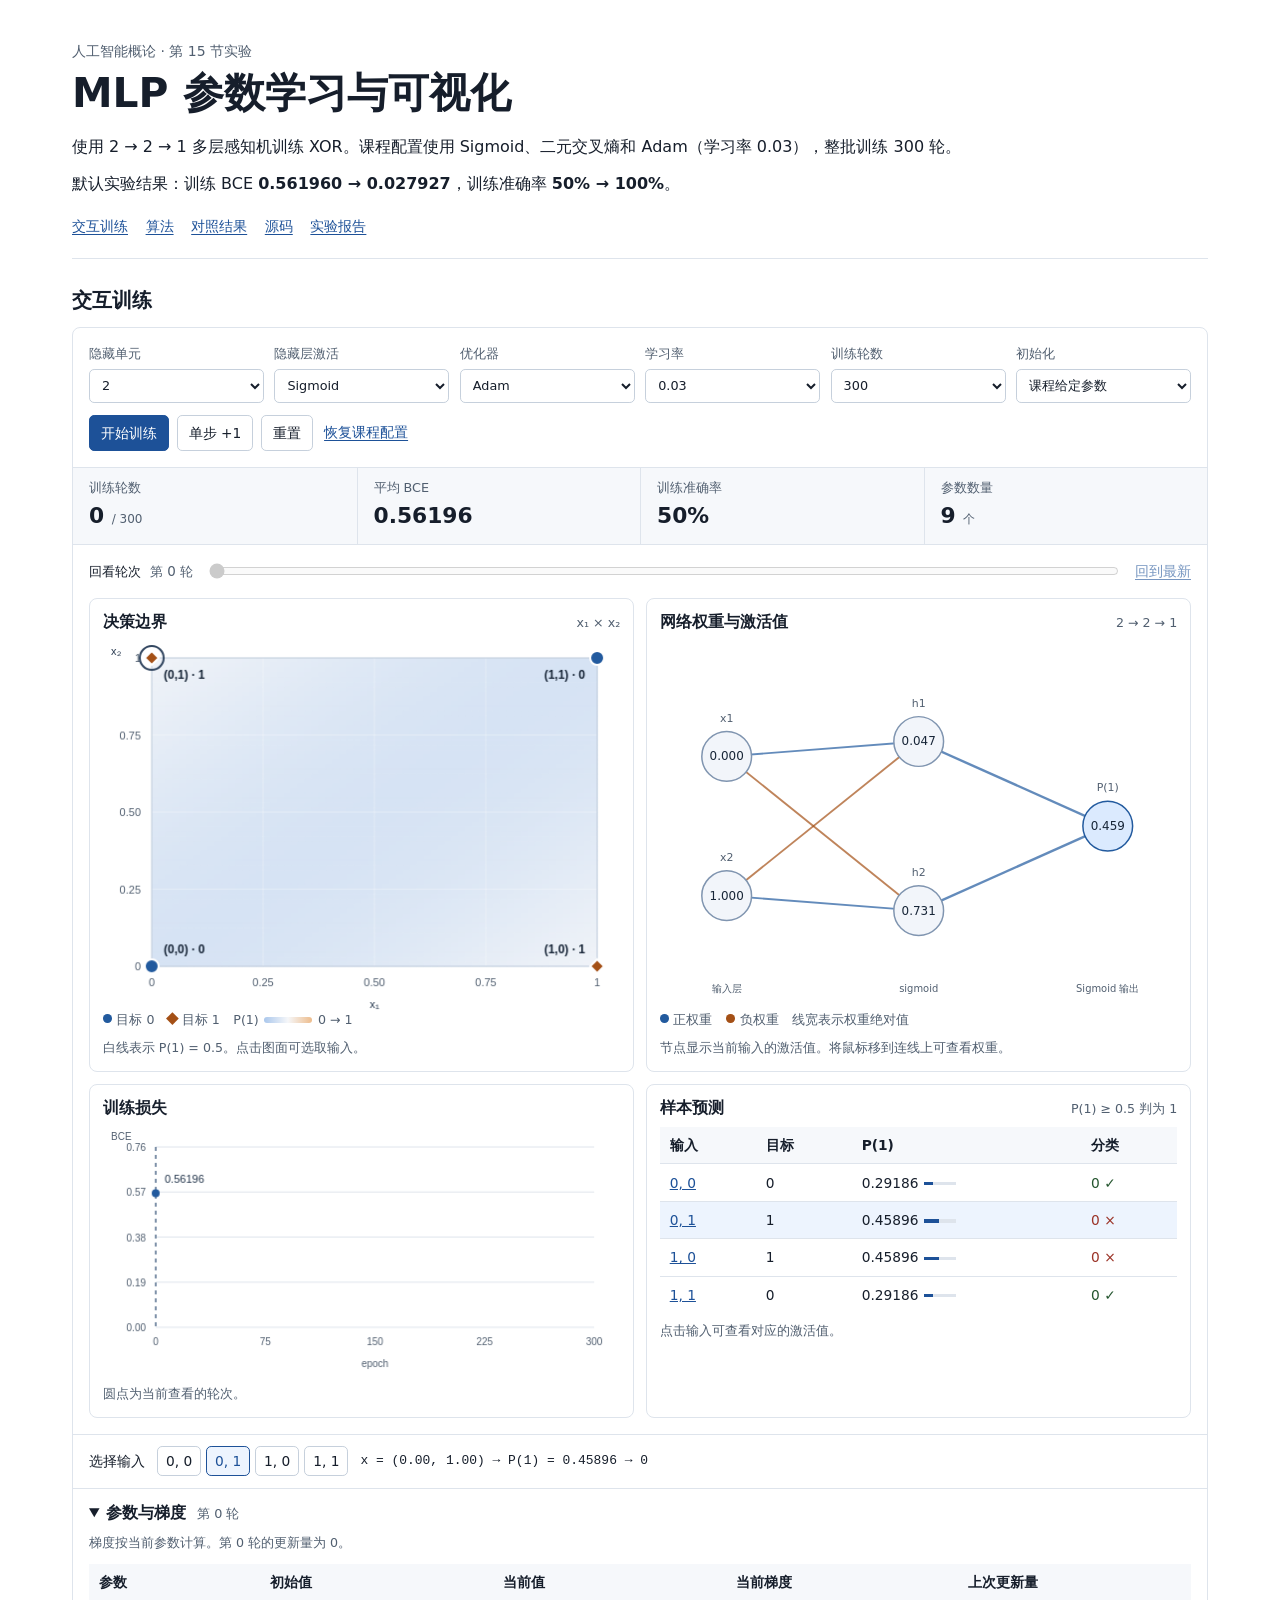
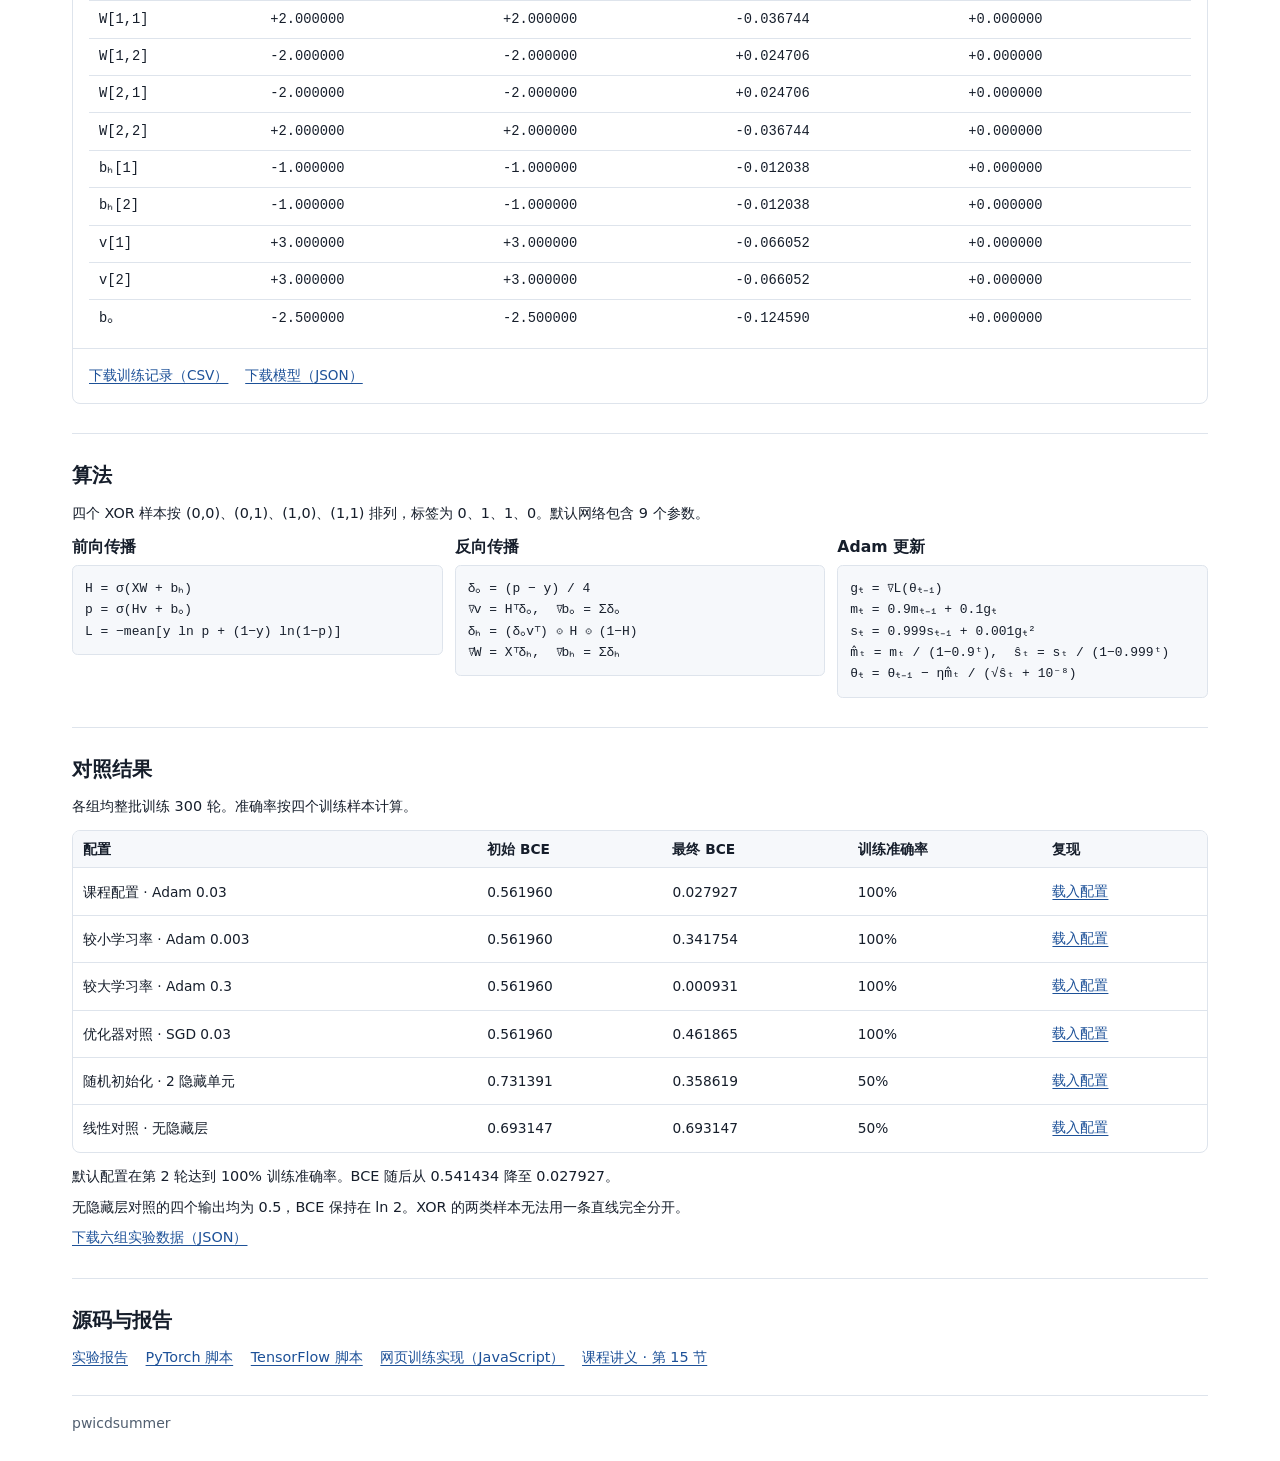
==== commit 57ae2344: "Simplify the MLP coursework page and experiment report" ====
--- a/mlp/index.html
+++ b/mlp/index.html
@@ -1,117 +1,174 @@
 <!doctype html>
 <html lang="zh-CN">
 <head>
-  <meta charset="utf-8"><meta name="viewport" content="width=device-width, initial-scale=1">
-  <meta name="theme-color" content="#f7f5ef">
-  <title>MLP 学习实验室 · MAKO 第二次作业</title>
-  <meta name="description" content="人工智能概论第二次作业：复现第15节2→2→1 MLP的XOR参数学习，交互观察前向传播、梯度、Adam、损失曲线和决策边界，附Python源码与实验报告。">
+  <meta charset="utf-8">
+  <meta name="viewport" content="width=device-width, initial-scale=1">
+  <title>MLP 参数学习与可视化 | 人工智能概论</title>
+  <meta name="description" content="人工智能概论第 15 节实验。用多层感知机学习 XOR，可视化训练损失、决策边界、权重与梯度。">
   <link rel="canonical" href="https://pwicdsummer.github.io/mako-agent-report/mlp/">
-  <link rel="icon" href="../assets/favicon.svg" type="image/svg+xml">
   <link rel="stylesheet" href="lab.css">
-  <script src="core.js" defer></script><script src="lab.js" defer></script>
+  <script src="core.js" defer></script>
+  <script src="lab.js" defer></script>
 </head>
 <body>
-  <a class="skip" href="#experiment">跳至交互实验</a>
-  <header class="site-header wrap">
-    <a class="brand" href="../"><span class="brand-mark">m<small>✳</small></span><span>MAKO<small>LEARNING NOTES</small></span></a>
-    <nav aria-label="页面导航"><a href="#experiment">交互实验</a><a href="#principle">学习原理</a><a href="#findings">实验记录</a><a href="#source">代码与报告</a></nav>
-    <a class="back" href="../">第一次作业 ↗</a>
-  </header>
-  <main>
-    <section class="hero wrap">
-      <div><p class="eyebrow">✳ &nbsp; 人工智能概论 · 第二次作业 &nbsp; / &nbsp; VOL. 02</p>
-        <p class="kicker">第 15 节 · MLP 学习参数的实现与可视化</p>
-        <h1>让一次学习，<br>变得<span class="underlined">看得见。</span></h1>
-        <p class="hero-description">四个 XOR 样本，九个可学习参数。<br>从一次前向计算开始，看误差如何经过梯度，<br class="wide">让小小的神经网络一步步学会异或。</p>
-        <div class="hero-actions"><a class="button primary" href="#experiment">翻开学习实验 ↗</a><a class="text-link" href="#principle">先读懂原理 ↓</a></div>
-        <p class="byline"><span class="avatar">p.</span> pwicdsummer <span>2026.11.17 · 课程实践记录</span></p>
-      </div>
-      <div class="hero-note" aria-label="实验概览：两个输入、两个隐藏节点、一个输出，学习XOR">
-        <div class="tape" aria-hidden="true"></div><p class="note-label">A SMALL NETWORK, A VISIBLE JOURNEY.</p>
-        <svg viewBox="0 0 440 230" role="img" aria-label="2到2到1多层感知器">
-          <g stroke="#a8b4a0" fill="none" stroke-width="1.7"><path d="M88 66L218 66M88 66L218 166M88 166L218 66M88 166L218 166M218 66L355 116M218 166L355 116"/></g>
-          <g fill="#f8f6ef" stroke="#7f9682" stroke-width="2"><circle cx="88" cy="66" r="25"/><circle cx="88" cy="166" r="25"/><circle cx="218" cy="66" r="25"/><circle cx="218" cy="166" r="25"/></g>
-          <circle cx="355" cy="116" r="30" fill="#e8dbb5" stroke="#b99b5e" stroke-width="2"/>
-          <g fill="#465f50" text-anchor="middle" font-size="19" font-family="Georgia,serif"><text x="88" y="72">x₁</text><text x="88" y="172">x₂</text><text x="218" y="72">h₁</text><text x="218" y="172">h₂</text><text x="355" y="123">ŷ</text></g>
-          <g fill="#78786a" text-anchor="middle" font-size="11"><text x="88" y="218">输入</text><text x="218" y="218">Sigmoid 隐藏层</text><text x="355" y="218">输出概率</text></g>
-        </svg>
-        <div class="xor-note"><span>00 → 0</span><span>01 → 1</span><span>10 → 1</span><span>11 → 0</span></div>
-        <p class="handnote">不是记下答案，是让参数学会变化。 <span>✧</span></p>
+  <a class="skip" href="#experiment">跳至训练实验</a>
+  <main class="wrap">
+    <header class="page-header">
+      <p class="course">人工智能概论 · 第 15 节实验</p>
+      <h1>MLP 参数学习与可视化</h1>
+      <p>使用 2 → 2 → 1 多层感知机训练 XOR。课程配置使用 Sigmoid、二元交叉熵和 Adam（学习率 0.03），整批训练 300 轮。</p>
+      <p class="baseline">默认实验结果：训练 BCE <strong>0.561960 → 0.027927</strong>，训练准确率 <strong>50% → 100%</strong>。</p>
+      <nav aria-label="页内导航">
+        <a href="#experiment">交互训练</a>
+        <a href="#principle">算法</a>
+        <a href="#findings">对照结果</a>
+        <a href="#source">源码</a>
+        <a href="report.html">实验报告</a>
+      </nav>
+    </header>
+
+    <section class="section" id="experiment">
+      <h2>交互训练</h2>
+      <div class="lab-shell">
+        <form id="config" class="controls">
+          <label for="hidden">隐藏单元<select name="hidden" id="hidden"><option value="2">2</option><option value="4">4</option><option value="8">8</option><option value="0">0（线性对照）</option></select></label>
+          <label for="activation">隐藏层激活<select name="activation" id="activation"><option value="sigmoid">Sigmoid</option><option value="tanh">Tanh</option></select></label>
+          <label for="optimizer">优化器<select name="optimizer" id="optimizer"><option value="adam">Adam</option><option value="sgd">SGD</option></select></label>
+          <label for="lr">学习率<select name="lr" id="lr"><option value="0.003">0.003</option><option value="0.01">0.01</option><option value="0.03" selected>0.03</option><option value="0.1">0.1</option><option value="0.3">0.3</option></select></label>
+          <label for="epochs">训练轮数<select name="epochs" id="epochs"><option value="300">300</option><option value="1000">1,000</option><option value="2000">2,000</option></select></label>
+          <label for="init">初始化<select name="init" id="init"><option value="course">课程给定参数</option><option value="random">随机（种子 42）</option></select></label>
+        </form>
+        <p id="config-note" class="config-note" hidden></p>
+        <div class="action-bar">
+          <div class="action-buttons">
+            <button class="button primary" id="run">开始训练</button>
+            <button class="button" id="step">单步 +1</button>
+            <button class="button" id="reset">重置</button>
+            <button class="text-button" id="restore-course">恢复课程配置</button>
+          </div>
+          <span id="run-status" role="status"></span>
+        </div>
+        <div class="metric-grid">
+          <div><span>训练轮数</span><strong id="metric-epoch">0 <small>/ 300</small></strong></div>
+          <div><span>平均 BCE</span><strong id="metric-loss">—</strong></div>
+          <div><span>训练准确率</span><strong id="metric-accuracy">—</strong></div>
+          <div><span>参数数量</span><strong id="metric-params">9 <small>个</small></strong></div>
+        </div>
+        <div class="history-bar">
+          <label for="timeline">回看轮次 <output id="timeline-value" for="timeline">第 0 轮</output></label>
+          <input type="range" id="timeline" min="0" max="0" value="0">
+          <button id="latest" class="text-button">回到最新</button>
+        </div>
+        <div class="visual-grid">
+          <article class="viz-card">
+            <div class="card-heading"><h3>决策边界</h3><span>x₁ × x₂</span></div>
+            <div class="canvas-wrap"><canvas id="decision" width="520" height="370" role="img" aria-label="XOR 决策边界。圆点为目标 0，菱形为目标 1。"></canvas></div>
+            <div class="legend"><span><i class="class-zero"></i>目标 0</span><span><i class="class-one"></i>目标 1</span><span class="prob-scale">P(1) <b></b> 0 → 1</span></div>
+            <p class="chart-note">白线表示 P(1) = 0.5。点击图面可选取输入。</p>
+          </article>
+          <article class="viz-card">
+            <div class="card-heading"><h3>网络权重与激活值</h3><span id="network-count">2 → 2 → 1</span></div>
+            <div class="network-wrap"><svg id="network" viewBox="0 0 520 370" role="img" aria-label="当前权重与节点激活值"></svg></div>
+            <div class="legend"><span><i class="positive"></i>正权重</span><span><i class="negative"></i>负权重</span><span>线宽表示权重绝对值</span></div>
+            <p class="chart-note">节点显示当前输入的激活值。将鼠标移到连线上可查看权重。</p>
+          </article>
+          <article class="viz-card">
+            <div class="card-heading"><h3>训练损失</h3></div>
+            <div class="canvas-wrap"><canvas id="loss-chart" width="520" height="250" role="img" aria-label="平均二元交叉熵随训练轮数变化"></canvas></div>
+            <p class="chart-note">圆点为当前查看的轮次。</p>
+          </article>
+          <article class="viz-card">
+            <div class="card-heading"><h3>样本预测</h3><span>P(1) ≥ 0.5 判为 1</span></div>
+            <div class="table-scroll">
+              <table class="prediction-table">
+                <thead><tr><th scope="col">输入</th><th scope="col">目标</th><th scope="col">P(1)</th><th scope="col">分类</th></tr></thead>
+                <tbody id="predictions"></tbody>
+              </table>
+            </div>
+            <p class="chart-note">点击输入可查看对应的激活值。</p>
+          </article>
+        </div>
+        <div class="probe">
+          <span>选择输入</span>
+          <div id="sample-buttons" class="sample-buttons" role="group" aria-label="选择 XOR 样本">
+            <button class="button" data-sample="0" aria-pressed="false">0, 0</button>
+            <button class="button" data-sample="1" aria-pressed="true">0, 1</button>
+            <button class="button" data-sample="2" aria-pressed="false">1, 0</button>
+            <button class="button" data-sample="3" aria-pressed="false">1, 1</button>
+          </div>
+          <output id="probe-result">—</output>
+        </div>
+        <details class="parameter-details" open>
+          <summary>参数与梯度 <span id="parameter-caption"></span></summary>
+          <p class="chart-note">梯度按当前参数计算。第 0 轮的更新量为 0。</p>
+          <div class="table-scroll">
+            <table class="parameter-table">
+              <thead><tr><th scope="col">参数</th><th scope="col">初始值</th><th scope="col">当前值</th><th scope="col">当前梯度</th><th scope="col">上次更新量</th></tr></thead>
+              <tbody id="parameters"></tbody>
+            </table>
+          </div>
+        </details>
+        <div class="lab-bottom">
+          <button class="text-button" id="export-csv">下载训练记录（CSV）</button>
+          <button class="text-button" id="export-json">下载模型（JSON）</button>
+        </div>
+        <noscript><p class="lab-bottom">交互训练需要 JavaScript。<a href="report.html">查看实验报告</a></p></noscript>
       </div>
     </section>
-    <div class="course-strip wrap"><span><i></i> 对照课程第 15 节实现</span><span><b>2 → 2 → 1</b> 默认网络</span><span><b>Adam · 0.03</b> 默认优化</span><span><b>300</b> 默认训练轮数</span></div>
 
-    <section class="section wrap" id="experiment">
-      <div class="section-heading"><div><p class="eyebrow">01 &nbsp; / &nbsp; THE LEARNING LAB</p><h2>把参数交给数据，<em>把过程留在眼前。</em></h2></div><p>真实计算 · 浏览器本地运行<br>每一帧，都来自当前网络的参数。</p></div>
-      <div class="lab-shell">
-        <div class="lab-title"><span><i></i> XOR · 参数学习工作台</span><span class="pill">4 个样本 / 整批训练</span></div>
-        <form id="config" class="controls">
-          <label>隐藏单元<select name="hidden" id="hidden"><option value="2">2 个 · 课程结构</option><option value="4">4 个</option><option value="8">8 个</option><option value="0">0 个 · 线性对照</option></select></label>
-          <label>隐藏层激活<select name="activation" id="activation"><option value="sigmoid">Sigmoid</option><option value="tanh">Tanh</option></select></label>
-          <label>优化器<select name="optimizer" id="optimizer"><option value="adam">Adam</option><option value="sgd">SGD</option></select></label>
-          <label>学习率 η<select name="lr" id="lr"><option value="0.003">0.003</option><option value="0.01">0.01</option><option value="0.03" selected>0.03 · 课程设置</option><option value="0.1">0.1</option><option value="0.3">0.3</option></select></label>
-          <label>训练轮数<select name="epochs" id="epochs"><option value="300">300</option><option value="1000">1,000</option><option value="2000">2,000</option></select></label>
-          <label>初始化<select name="init" id="init"><option value="course">课程给定参数</option><option value="random">随机 · 固定种子 42</option></select></label>
-        </form>
-        <p id="config-note" class="config-note">课程给定参数的初始准确率为 50%；训练先学会四个样本的分类，再提高预测置信度。也可切换固定种子的随机初始化。</p>
-        <div class="action-bar"><div class="action-buttons"><button class="button primary" id="run">▶ 开始训练</button><button class="button secondary" id="step">单步 +1</button><button class="button ghost" id="reset">↺ 重置</button></div><span id="run-status" role="status" aria-live="polite">准备就绪 · 可先单步观察一次更新</span></div>
-        <div class="metric-grid"><div><span>当前轮数 EPOCH</span><strong id="metric-epoch">0 <small>/ 300</small></strong></div><div><span>平均二元交叉熵 BCE</span><strong id="metric-loss">—</strong></div><div><span>四样本训练准确率</span><strong id="metric-accuracy">—</strong></div><div><span>可学习参数</span><strong id="metric-params">9 <small>个</small></strong></div></div>
-        <div class="history-bar"><label for="timeline">回看训练 <output id="timeline-value">第 0 轮</output></label><input type="range" id="timeline" min="0" max="0" value="0" aria-label="选择要回看的训练轮数"><button id="latest" class="text-button">回到最新 ↗</button></div>
-
-        <div class="visual-grid">
-          <article class="viz-card"><div class="card-heading"><h3>01 / 决策边界</h3><span>输入空间 x₁ × x₂</span></div><div class="canvas-wrap decision-wrap"><canvas id="decision" width="520" height="370" role="img" aria-label="XOR决策边界：颜色表示预测概率，圆点表示目标0，菱形表示目标1"></canvas></div><div class="legend"><span><i class="class-zero"></i>目标 0 · 圆点</span><span><i class="class-one"></i>目标 1 · 菱形</span><span class="prob-scale">P(1) <b></b> 0 → 1</span></div><p class="chart-note">白色等值线：P(1) = 0.5。点击图中位置，可查看该输入的前向计算。</p></article>
-          <article class="viz-card"><div class="card-heading"><h3>02 / 网络与权重</h3><span id="network-count">2 → 2 → 1</span></div><div class="network-wrap"><svg id="network" viewBox="0 0 520 370" role="img" aria-label="当前MLP权重与节点激活值"></svg></div><div class="legend"><span><i class="positive"></i>正权重</span><span><i class="negative"></i>负权重</span><span>线越粗，绝对值越大</span></div><p class="chart-note">节点显示所选输入的激活值；悬停或聚焦连线可读权重、偏置见下方参数表。</p></article>
-          <article class="viz-card"><div class="card-heading"><h3>03 / 损失曲线</h3><span>同一训练任务的真实记录</span></div><div class="canvas-wrap loss-wrap"><canvas id="loss-chart" width="520" height="250" role="img" aria-label="平均二元交叉熵随训练轮数变化的折线图"></canvas></div><p class="chart-note">纵轴为四样本平均 BCE，横轴为参数更新次数。圆点标记当前回看的轮次。</p></article>
-          <article class="viz-card"><div class="card-heading"><h3>04 / 四个样本的预测</h3><span>以 P(1) ≥ 0.5 判为 1</span></div><div class="table-scroll"><table class="prediction-table"><thead><tr><th>输入</th><th>目标</th><th>P(1)</th><th>分类</th></tr></thead><tbody id="predictions"></tbody></table></div><p class="chart-note" id="prediction-note">点击任意样本行，将输入送进右上方的网络。</p></article>
+    <section class="section" id="principle">
+      <h2>算法</h2>
+      <p>四个 XOR 样本按 (0,0)、(0,1)、(1,0)、(1,1) 排列，标签为 0、1、1、0。默认网络包含 9 个参数。</p>
+      <div class="method-grid">
+        <div>
+          <h3>前向传播</h3>
+          <pre>H = σ(XW + bₕ)
+p = σ(Hv + bₒ)
+L = −mean[y ln p + (1−y) ln(1−p)]</pre>
         </div>
-        <div class="probe"><span>送入一个输入</span><div id="sample-buttons" class="sample-buttons" role="group" aria-label="选择XOR样本"><button data-sample="0" aria-pressed="false">0, 0</button><button data-sample="1" aria-pressed="true" class="selected">0, 1</button><button data-sample="2" aria-pressed="false">1, 0</button><button data-sample="3" aria-pressed="false">1, 1</button></div><output id="probe-result">—</output></div>
-        <details class="parameter-details" open><summary>九个参数，究竟怎样变化？ <span id="parameter-caption">当前轮次的权重与梯度</span></summary><p class="chart-note">梯度在当前显示参数处计算，表示损失对参数的瞬时变化率；Δ 是最近一次更新的实际步长。第 0 轮尚未更新，Δ 为 0。</p><div class="table-scroll"><table class="parameter-table"><thead><tr><th>参数</th><th>初始值 θ₀</th><th>当前值 θₜ</th><th>当前梯度 ∂L/∂θₜ</th><th>上次更新 Δθₜ</th></tr></thead><tbody id="parameters"></tbody></table></div></details>
-        <div class="lab-bottom"><p>所有实验使用 XOR 的全部四个真值表样本；准确率表示训练集拟合效果。</p><div><button class="text-button" id="export-csv">下载本次记录 CSV ↓</button><button class="text-button" id="export-json">下载模型 JSON ↓</button></div></div>
-        <noscript><p class="noscript">启用 JavaScript 即可运行交互实验。下方实验记录和下载代码可直接阅读。</p></noscript>
+        <div>
+          <h3>反向传播</h3>
+          <pre>δₒ = (p − y) / 4
+∇v = Hᵀδₒ,  ∇bₒ = Σδₒ
+δₕ = (δₒvᵀ) ⊙ H ⊙ (1−H)
+∇W = Xᵀδₕ,  ∇bₕ = Σδₕ</pre>
+        </div>
+        <div>
+          <h3>Adam 更新</h3>
+          <pre>gₜ = ∇L(θₜ₋₁)
+mₜ = 0.9mₜ₋₁ + 0.1gₜ
+sₜ = 0.999sₜ₋₁ + 0.001gₜ²
+m̂ₜ = mₜ / (1−0.9ᵗ),  ŝₜ = sₜ / (1−0.999ᵗ)
+θₜ = θₜ₋₁ − ηm̂ₜ / (√ŝₜ + 10⁻⁸)</pre>
+        </div>
       </div>
-      <aside class="margin-tip"><span>✧</span><p><b>试着做一个对照。</b>把“隐藏单元”改为 0，运行后观察损失停在 ln 2 ≈ 0.6931；再恢复课程设置，看隐藏层怎样形成弯折的边界。</p><button class="text-button" id="restore-course">恢复课程设置 ↗</button></aside>
     </section>
 
-    <section class="principle-section" id="principle"><div class="section wrap">
-      <div class="section-heading"><div><p class="eyebrow">02 &nbsp; / &nbsp; UNDER THE HOOD</p><h2>从一个预测，<em>走到下一次更新。</em></h2></div><p>模型负责表达，损失衡量偏差。<br>反向传播求梯度，优化器改变参数。</p></div>
-      <div class="steps-grid">
-        <article><span class="step-number">01</span><h3>准备数据与参数</h3><p>输入 X ∈ ℝ⁴ˣ²，标签 y = [0, 1, 1, 0]ᵀ。W 有 4 个权重，bₕ 有 2 个偏置，v 有 2 个权重，bₒ 有 1 个偏置，共 9 个参数。</p><div class="formula">W = [[2, −2], [−2, 2]]<br>bₕ = [−1, −1]<br>v = [3, 3]ᵀ &nbsp; bₒ = −2.5</div></article>
-        <article><span class="step-number">02</span><h3>前向传播与损失</h3><p>Sigmoid 隐藏层组合两个输入，输出层产生分数 zₒ，再转为概率。BCE 衡量预测概率与目标标签的差异。</p><div class="formula">H = σ(XW + bₕ)<br>zₒ = Hv + bₒ &nbsp; p = σ(zₒ)<br>L = −mean[y ln p + (1−y) ln(1−p)]</div></article>
-        <article><span class="step-number">03</span><h3>链式法则反向求导</h3><p>从输出误差向前传递，得到每个参数对平均损失的梯度。这里 δₒ 已除以样本数 N = 4，后续求和无需再除。</p><div class="formula">δₒ = (p − y) / N<br>∇v = Hᵀδₒ &nbsp; ∇bₒ = Σδₒ<br>δₕ = (δₒvᵀ) ⊙ H ⊙ (1−H)<br>∇W = Xᵀδₕ &nbsp; ∇bₕ = Σδₕ</div></article>
-        <article><span class="step-number">04</span><h3>Adam 更新，重复学习</h3><p>Adam 累积梯度的一、二阶矩，并作偏差修正。框架示例由 autograd / GradientTape 求导；网页显式实现同样的梯度。</p><div class="formula">mₜ = .9mₜ₋₁ + .1gₜ<br>vₜ = .999vₜ₋₁ + .001gₜ²<br>m̂ₜ = mₜ / (1−.9ᵗ)<br>v̂ₜ = vₜ / (1−.999ᵗ)<br>θₜ = θₜ₋₁ − ηm̂ₜ / (√v̂ₜ + 10⁻⁸)</div></article>
+    <section class="section" id="findings">
+      <h2>对照结果</h2>
+      <p>各组均整批训练 300 轮。准确率按四个训练样本计算。</p>
+      <div class="experiment-table table-scroll">
+        <table>
+          <thead><tr><th scope="col">配置</th><th scope="col">初始 BCE</th><th scope="col">最终 BCE</th><th scope="col">训练准确率</th><th scope="col">复现</th></tr></thead>
+          <tbody id="experiment-results"><tr><td colspan="5">正在加载实验结果…</td></tr></tbody>
+        </table>
       </div>
-      <div class="why-xor"><p class="small-label">WHY A HIDDEN LAYER?</p><h3>相同标签分布在对角，一条直线无法分开。</h3><p>没有隐藏层时，p = σ(w₁x₁ + w₂x₂ + b) 的分类边界始终是一条直线。隐藏层先构造非线性特征，再由输出层组合，从而拟合 XOR。这里使用可微的 Sigmoid，才能通过链式法则训练；阈值只用于最后的分类判断。</p></div>
-    </div></section>
-
-    <section class="section wrap" id="findings">
-      <div class="section-heading"><div><p class="eyebrow">03 &nbsp; / &nbsp; FIELD OBSERVATIONS</p><h2>不只看答案，<em>也记录发生了什么。</em></h2></div><p>预先运行并保存的可复现实验。<br>均使用 300 轮、四样本整批训练。</p></div>
-      <div class="experiment-table table-scroll"><table><thead><tr><th>实验设置</th><th>初始 BCE</th><th>最终 BCE</th><th>最终准确率</th><th>复现</th></tr></thead><tbody id="experiment-results"><tr><td>课程配置 · Adam 0.03</td><td colspan="4">读取实验记录中…</td></tr></tbody></table></div>
-      <div class="observations"><article><span>↳ 观察一</span><h3>准确率相同，损失仍会下降。</h3><p id="observation-confidence">训练达到 100% 准确率后，学习仍会把正确类别的概率推向更可信的值。所以必须同时看交叉熵与预测概率，而不只看分类是否正确。</p></article><article><span>↳ 观察二</span><h3>参数设置会改变学习速度。</h3><p>固定数据和初始化后，只改变学习率或优化器，比较同样 300 轮之后的 BCE。学习率并非越大越好；单次小规模实验不能推出所有任务的最佳设置。</p></article><article><span>↳ 观察三</span><h3>拟合真值表，不等于证明泛化。</h3><p>本实验穷举四个布尔输入，没有独立测试集。图上连续区域只是模型在非布尔坐标处的延伸，不能据此声称获得了测试准确率或真实任务的泛化能力。</p></article></div>
-      <p class="source-note">结果由本页同一份计算核心生成，保留完整精度。<a href="experiments.json" download>下载预运行结果与最终参数 JSON ↓</a></p>
+      <p id="observation-confidence" class="compact-note">默认配置在第 2 轮达到 100% 训练准确率，BCE 随后继续下降。</p>
+      <p class="compact-note">无隐藏层对照的四个输出均为 0.5，BCE 保持在 ln 2。XOR 的两类样本无法用一条直线完全分开。</p>
+      <p><a href="experiments.json" download>下载六组实验数据（JSON）</a></p>
     </section>
 
-    <section class="source-section" id="source"><div class="section wrap">
-      <div class="section-heading"><div><p class="eyebrow">04 &nbsp; / &nbsp; REPRODUCE THE LEARNING</p><h2>让实现，<em>也能被检查与复现。</em></h2></div><p>网页交互 + 框架实现 + 实验报告<br>从看到过程，到运行代码。</p></div>
-      <div class="download-grid"><a class="download-card" href="downloads/xor_torch.py" download><span class="file-tag">PYTHON / PYTORCH</span><h3>autograd + Adam <span>↓</span></h3><p>与课程同样的初始化和 float64；输出概率、9 个参数、训练 CSV 与损失图。</p><span class="file-name">xor_torch.py</span></a><a class="download-card" href="downloads/xor_tensorflow.py" download><span class="file-tag">PYTHON / TENSORFLOW</span><h3>GradientTape + Adam <span>↓</span></h3><p>同样的 2→2→1 网络，使用自动微分；输出预测、参数、CSV 与损失图。</p><span class="file-name">xor_tensorflow.py</span></a><a class="download-card" href="report.html"><span class="file-tag">EXPERIMENT REPORT</span><h3>完整实验报告 <span>↗</span></h3><p>任务、公式、复现命令、实验数据、结果分析与学习总结，可打印为 PDF。</p><span class="file-name">查看报告 / 打印保存</span></a></div>
-      <details class="code-details"><summary>展开查看：Python 核心训练循环</summary><pre><code>optimizer = torch.optim.Adam(parameters, lr=0.03)
-for epoch in range(1, 301):
-    optimizer.zero_grad(set_to_none=True)
-    hidden = torch.sigmoid(x @ W + b_hidden)
-    logits = hidden @ v + b_output
-    loss = F.binary_cross_entropy_with_logits(logits, target)
-    loss.backward()       # 反向传播：计算每个参数的梯度
-    optimizer.step()      # Adam：更新参数
-
-# 使用更新后的参数重新计算并记录损失与预测。</code></pre></details>
-      <div class="reproduce"><div><h3>在自己的电脑复现</h3><p>需要 Python 3.10+。两个框架任选其一；默认 300 轮，可用 <code>--epochs</code> 和 <code>--lr</code> 调整。脚本会把结果保存到 <code>xor-results/</code>。</p></div><pre><code>python -m pip install torch matplotlib
-python xor_torch.py --epochs 300 --lr 0.03
-
-# 或使用 TensorFlow
-python -m pip install tensorflow matplotlib
-python xor_tensorflow.py --epochs 300 --lr 0.03</code></pre></div>
-      <p class="source-note">课程依据：<a href="https://zhumy.github.io/Introduction_to_Artificial_Intelligence/#chapter-15" target="_blank" rel="noopener">《人工智能概论》第二篇 · 第 15 节，尤其第 66 页“多层网络怎样学习参数？” ↗</a><br>网页计算源码：<a href="core.js">core.js</a> · <a href="lab.js">lab.js</a> · <a href="https://github.com/pwicdsummer/mako-agent-report/tree/main/mlp" target="_blank" rel="noopener">GitHub 仓库 ↗</a></p>
-    </div></section>
+    <section class="section" id="source">
+      <h2>源码与报告</h2>
+      <ul class="resource-list">
+        <li><a href="report.html">实验报告</a></li>
+        <li><a href="downloads/xor_torch.py" download>PyTorch 脚本</a></li>
+        <li><a href="downloads/xor_tensorflow.py" download>TensorFlow 脚本</a></li>
+        <li><a href="core.js">网页训练实现（JavaScript）</a></li>
+        <li><a href="https://zhumy.github.io/Introduction_to_Artificial_Intelligence/#chapter-15">课程讲义 · 第 15 节</a></li>
+      </ul>
+    </section>
+    <footer class="page-footer">pwicdsummer</footer>
   </main>
-  <footer class="footer wrap"><div><a class="brand-footer" href="../">MAKO <span>Learning Notes</span></a><p>© 2026 pwicdsummer · 保持好奇，慢慢构建。</p></div><span>作业 02 / MLP 参数学习与可视化</span><a class="text-link" href="#">回到页首 ↑</a></footer>
 </body>
 </html>
--- a/mlp/lab.css
+++ b/mlp/lab.css
@@ -1,9 +1,153 @@
-@font-face{font-family:NotebookSerif;src:url('../assets/notebook-serif.woff2') format('woff2');font-weight:400 700;font-display:swap}
-:root{--paper:#f7f5ef;--surface:#fdfbf7;--ink:#504844;--muted:#78776d;--green:#657e70;--dark:#425e50;--sage:#e5ebe2;--gold:#e5bf77;--line:#ddded2;--rose:#b5796c;--serif:NotebookSerif,'Noto Serif SC','Songti SC',Georgia,serif;--sans:'PingFang SC','Microsoft YaHei','Noto Sans CJK SC',sans-serif}
-*{box-sizing:border-box}html{scroll-behavior:smooth;scroll-padding-top:24px}body{margin:0;background:var(--paper);color:var(--ink);font:14px/1.8 var(--sans);-webkit-font-smoothing:antialiased}a{color:inherit;text-decoration:none}button,input,select{font:inherit;color:inherit}button,a,select,input{touch-action:manipulation}button{cursor:pointer}button:disabled{cursor:default;opacity:.55}button:focus-visible,a:focus-visible,select:focus-visible,input:focus-visible,summary:focus-visible,svg [tabindex]:focus-visible{outline:2px solid var(--green);outline-offset:4px}button{border:0;background:none}p,h1,h2,h3{margin:0}::selection{background:#e5ce9b}.wrap{width:min(1200px,calc(100% - 96px));margin-inline:auto}.skip{position:absolute;top:-60px;left:12px;background:var(--dark);color:white;padding:8px;z-index:9}.skip:focus{top:8px}.site-header{height:100px;display:flex;align-items:center;justify-content:space-between;gap:24px;border-bottom:1px solid var(--line)}.brand{display:flex;align-items:center;gap:12px;font:20px/1.3 Georgia,serif;letter-spacing:2px}.brand small{display:block;font:8px/1.5 var(--sans);letter-spacing:1.8px;color:var(--muted);margin-top:5px}.brand .brand-mark{display:grid;place-items:center;position:relative;background:var(--green);color:var(--paper);font:italic 36px Georgia,serif;width:46px;height:46px;border-radius:15px 15px 17px 13px;letter-spacing:0}.brand-mark small{position:absolute;right:4px;top:0;color:#f2d598;font-size:13px}.site-header nav{display:flex;gap:32px;font-size:12px}.site-header nav a:hover,.text-link:hover,.back:hover{color:var(--green)}.back{font-size:12px;color:var(--dark)}.hero{padding-block:74px 64px;display:grid;grid-template-columns:1.15fr 1fr;align-items:center;gap:70px}.eyebrow{font-size:10px;letter-spacing:1.6px;color:var(--green);font-weight:600}.kicker{font-size:12px;letter-spacing:1.4px;margin-top:26px;color:var(--muted)}h1{font:500 54px/1.5 var(--serif);letter-spacing:-1.5px;margin-top:12px}.underlined{color:var(--green);position:relative}.underlined::after{content:'';position:absolute;height:8px;border-top:3px solid var(--gold);border-radius:50%;left:0;right:3px;bottom:-8px;transform:rotate(-2deg)}.hero-description{font-size:13px;color:var(--muted);line-height:2.15;margin-top:24px}.hero-actions{display:flex;gap:28px;align-items:center;margin-top:28px}.button{min-height:43px;padding:10px 21px;border-radius:5px;display:inline-flex;align-items:center;justify-content:center;font-size:12px;gap:12px;white-space:nowrap}.primary{background:var(--green);color:#fffdf5;box-shadow:2px 3px 0 #dce2d7}.primary:hover{background:var(--dark)}.secondary{border:1px solid #bdc9bc;background:#f9faf4}.ghost{border:1px solid var(--line)}.text-link{font-size:12px}.byline{font-size:10px;margin-top:29px;display:flex;align-items:center;gap:12px}.byline>span:last-child{color:var(--muted);border-left:1px solid var(--line);padding-left:14px}.avatar{font:italic 20px Georgia,serif;width:32px;height:32px;background:#e9e3d7;display:grid;place-items:center;border:1px solid #dad2c6;border-radius:50%}.hero-note{position:relative;padding:30px 28px 20px;border:1px solid #e0ddcd;background:#fcfaf3;box-shadow:5px 7px 0 #e6e8dd;transform:rotate(2deg)}.note-label{font-size:8px;letter-spacing:1.5px;color:var(--muted);text-align:center}.hero-note svg{width:100%;margin-top:12px}.tape{position:absolute;width:100px;height:27px;background:repeating-linear-gradient(45deg,#e7cd8f80 0 3px,#dfc88d70 3px 5px);top:-14px;left:36%;transform:rotate(-7deg)}.xor-note{display:flex;gap:8px;justify-content:space-around;border-block:1px dashed #d8d8c9;padding-block:13px;font:12px/1.5 ui-monospace,monospace;color:var(--dark)}.handnote{font:13px/1.7 var(--serif);margin-top:20px;color:#8c8977;display:flex;justify-content:space-between}.handnote span{font-size:22px;color:var(--green)}.course-strip{display:grid;grid-template-columns:1.2fr 1fr 1fr .8fr;border-block:1px solid var(--line);padding-block:23px;font-size:10px;color:var(--muted);gap:20px;align-items:center}.course-strip>span:not(:first-child){border-left:1px solid var(--line);padding-left:24px}.course-strip b{font:18px Georgia,serif;color:var(--dark);margin-right:8px}i{display:inline-block;width:6px;height:6px;border-radius:50%;background:var(--green);margin-right:8px}.section{padding-block:82px}.section-heading{display:flex;justify-content:space-between;align-items:flex-end;gap:24px;margin-bottom:33px}h2{font:500 30px/1.65 var(--serif);letter-spacing:-.8px;margin-top:17px}h2 em{color:var(--green);font-style:normal}.section-heading>p{font-size:11px;color:var(--muted);line-height:1.9;padding-bottom:5px}.lab-shell{background:#fbfaf5;border:1px solid #d3dacb;border-radius:9px;overflow:hidden;box-shadow:0 8px 30px #50484404}.lab-title{padding:19px 26px;border-bottom:1px solid var(--line);display:flex;justify-content:space-between;align-items:center;gap:12px;font-size:12px;background:#edf0e5}.pill{font-size:9px;padding:3px 9px;border:1px solid #ced9c8;border-radius:4px;color:var(--dark)}.controls{padding:24px 26px 14px;display:grid;grid-template-columns:repeat(6,minmax(0,1fr));gap:14px}.controls label{display:flex;flex-direction:column;gap:7px;font-size:10px;color:var(--muted)}select{width:100%;min-width:0;border:1px solid #d8ddcf;border-radius:4px;background:#fffdf8;padding:9px 8px;font-size:11px;height:39px}.config-note{font-size:10px;color:var(--muted);padding:0 26px 15px}.action-bar{display:flex;align-items:center;justify-content:space-between;gap:18px;padding:0 26px 23px}.action-buttons{display:flex;gap:10px}.action-bar>span{font-size:10px;color:var(--green)}.metric-grid{display:grid;grid-template-columns:repeat(4,1fr);border-block:1px solid var(--line);background:#f3f4eb}.metric-grid>div{padding:21px 26px;border-right:1px solid var(--line)}.metric-grid>div:last-child{border:0}.metric-grid span{font-size:9px;color:var(--muted);display:block;letter-spacing:.5px}.metric-grid strong{font:30px/1.4 Georgia,serif;color:var(--dark);display:block;margin-top:9px;font-variant-numeric:tabular-nums}.metric-grid small{font:11px var(--sans);color:var(--muted)}.history-bar{display:flex;gap:20px;align-items:center;padding:19px 26px}.history-bar label{font-size:10px;white-space:nowrap;display:flex;gap:16px;color:var(--muted)}.history-bar output{color:var(--dark);min-width:62px}.history-bar input{flex:1;min-width:40px;accent-color:var(--green)}.text-button{font-size:10px;color:var(--dark);padding:3px 0;white-space:nowrap;text-decoration:underline;text-underline-offset:4px;text-decoration-color:#b3bcaf}.text-button:hover{color:var(--rose)}.visual-grid{display:grid;grid-template-columns:1fr 1fr;gap:17px;padding:0 26px 22px}.viz-card{padding:19px;background:var(--surface);border:1px solid var(--line);border-radius:6px;min-width:0}.card-heading{display:flex;justify-content:space-between;gap:10px;align-items:center}.card-heading h3{font-size:12px;font-weight:500}.card-heading span{font-size:9px;color:var(--muted)}.canvas-wrap{width:100%;margin-top:12px}.canvas-wrap canvas{width:100%;display:block}.decision-wrap{aspect-ratio:520/370}.loss-wrap{aspect-ratio:520/250}.network-wrap{aspect-ratio:520/370;margin-top:12px}.network-wrap svg{width:100%;height:100%;display:block}.legend{display:flex;align-items:center;justify-content:space-between;gap:8px;font-size:8px;color:var(--muted);margin-top:12px;flex-wrap:wrap}.legend i{width:8px;height:8px;margin-right:4px}.class-zero{background:#b9caba;border:1px solid #657e70}.class-one{background:#dfb8a3;transform:rotate(45deg);border:1px solid #b5796c;border-radius:0}.positive{background:var(--green)}.negative{background:var(--rose)}.prob-scale{display:flex;align-items:center;gap:5px}.prob-scale b{height:6px;width:56px;border-radius:4px;background:linear-gradient(90deg,#bbd0c0,#f5f0e5,#dfb099)}.chart-note{font-size:9px;line-height:1.9;color:var(--muted);margin-top:12px}.prediction-table{margin-top:16px}.table-scroll{overflow-x:auto;overscroll-behavior-x:contain}table{width:100%;border-collapse:collapse;text-align:left;font-variant-numeric:tabular-nums;font-size:11px}th{font-size:9px;font-weight:500;color:var(--muted);border-bottom:1px solid var(--line);padding:10px 9px;white-space:nowrap}td{padding:12px 9px;border-bottom:1px solid #e8e8dd;white-space:nowrap}.prediction-table td{padding-block:11px}.prediction-table tr.active{background:#eef1e7}.sample-button{padding:0;font:12px ui-monospace,monospace;color:var(--dark);text-decoration:underline;text-underline-offset:4px}.result-badge{padding:3px 6px;background:#e8eee2;color:#4f6a50;border-radius:4px;font-size:9px}.result-badge.wrong{background:#f2e0d7;color:#9e6856}.prob-bar{display:inline-block;width:45px;height:3px;background:#eeeadd;margin-left:8px;vertical-align:middle}.prob-bar b{display:block;height:3px;background:var(--green)}.probe{display:flex;align-items:center;gap:20px;flex-wrap:wrap;padding:19px 26px;border-block:1px solid var(--line);background:#f5f4eb;font-size:10px}.probe>span{color:var(--muted)}.sample-buttons{display:flex;gap:7px}.sample-buttons button{border:1px solid #d3d9cb;background:#faf9f2;padding:5px 10px;font:11px ui-monospace,monospace;border-radius:4px}.sample-buttons button.selected{background:var(--green);color:var(--paper);border-color:var(--green)}.probe output{margin-left:auto;font:11px/1.8 ui-monospace,monospace;color:var(--dark)}.parameter-details{padding:21px 26px}summary{cursor:pointer;font-size:12px;color:var(--dark)}.parameter-details summary span{font-size:9px;color:var(--muted);float:right;padding-top:2px}.parameter-table{margin-top:12px}.parameter-table td{padding-block:8px;font:10px/1.8 ui-monospace,monospace}.parameter-table td:first-child{color:var(--dark)}.parameter-table td.negative-number{color:#a26a59}.lab-bottom{padding:17px 26px;border-top:1px dashed var(--line);display:flex;justify-content:space-between;gap:14px;align-items:center}.lab-bottom p{font-size:9px;color:var(--muted)}.lab-bottom>div{display:flex;gap:18px}.margin-tip{display:flex;align-items:center;gap:17px;margin-top:22px;padding:18px 24px;border-left:2px solid var(--gold);background:#f0ecde}.margin-tip>span{font:28px Georgia,serif;color:var(--green)}.margin-tip p{font-size:11px;color:var(--muted);flex:1}.margin-tip b{font-weight:500;color:var(--ink)}.principle-section{border-block:1px solid #e1e4d5;background:#edeee5}.steps-grid{display:grid;grid-template-columns:repeat(4,minmax(0,1fr));gap:18px}.steps-grid article{border:1px solid #d8decd;border-radius:6px;background:#f7f7ef;padding:22px 20px}.step-number{font:italic 27px Georgia,serif;color:#91a084;display:block;margin-bottom:16px}.steps-grid h3{font:500 19px/1.6 var(--serif)}.steps-grid p{font-size:11px;color:var(--muted);margin-top:12px;line-height:1.95}.formula{font:10px/2.2 ui-monospace,'Microsoft YaHei',monospace;color:var(--dark);margin-top:20px;padding-top:15px;border-top:1px dashed #d5dbca;overflow-wrap:anywhere}.why-xor{display:grid;grid-template-columns:1fr 2fr;gap:10px 40px;border-top:1px solid #d7ddcb;margin-top:32px;padding-top:28px}.small-label{font-size:9px;letter-spacing:1.5px;color:var(--green);grid-column:1/-1}.why-xor h3{font:500 22px/1.8 var(--serif)}.why-xor>p:last-child{font-size:12px;color:var(--muted)}.experiment-table{border:1px solid var(--line);border-radius:6px;background:#fcfbf6;padding:8px 18px}.experiment-table td{padding-block:15px}.experiment-table tr:last-child td{border-bottom:0}.observations{display:grid;grid-template-columns:repeat(3,1fr);gap:30px;margin-top:32px}.observations article{border-top:1px solid var(--line);padding-top:22px}.observations article>span{font-size:10px;color:var(--green)}.observations h3{font:500 20px/1.7 var(--serif);margin-top:12px}.observations p{font-size:11px;color:var(--muted);line-height:2;margin-top:13px}.source-note{font-size:10px;color:var(--muted);line-height:2.2;margin-top:24px}.source-note a{color:var(--dark);text-decoration:underline;text-decoration-color:#c5cdbb;text-underline-offset:4px}.source-section{background:#f0efe5;border-block:1px solid var(--line)}.download-grid{display:grid;grid-template-columns:repeat(3,1fr);gap:20px}.download-card{padding:26px;border:1px solid #d8dccc;border-radius:6px;background:#fbfaf3;display:flex;flex-direction:column}.download-card:hover{border-color:var(--green);box-shadow:0 6px 16px #50484406}.file-tag{font-size:8px;letter-spacing:1.1px;color:var(--green)}.download-card h3{font:500 22px/1.5 Georgia,var(--serif);margin-top:21px;display:flex;justify-content:space-between;gap:12px}.download-card h3 span{color:var(--green)}.download-card p{font-size:11px;color:var(--muted);margin-top:13px;flex:1}.file-name{font:10px ui-monospace,var(--sans);border-top:1px dashed var(--line);padding-top:17px;margin-top:25px;color:var(--green)}.code-details{margin-top:27px;border:1px solid #d8dccc;border-radius:6px;padding:19px 24px;background:#f9f8f0}.code-details pre{margin-top:20px}pre{margin:0;font:11px/2 ui-monospace,'Courier New',monospace;overflow-x:auto;tab-size:4;color:var(--dark)}.reproduce{display:grid;grid-template-columns:.9fr 1.1fr;gap:50px;margin-top:32px;padding:25px 0;border-block:1px solid var(--line)}.reproduce h3{font:500 20px var(--serif)}.reproduce p{font-size:11px;color:var(--muted);margin-top:13px}.reproduce code{font-size:10px}.footer{display:flex;justify-content:space-between;align-items:center;gap:22px;padding-block:32px}.brand-footer{font:22px Georgia,serif}.brand-footer span{font:10px var(--sans);color:var(--muted);margin-left:10px}.footer p{font-size:9px;color:var(--muted);margin-top:8px}.footer>span{font-size:9px;color:var(--muted)}.noscript{padding:20px;color:var(--rose)}
-@media(min-width:1440px){.hero{padding-block:85px 75px}h1{font-size:60px}}
-@media(max-width:1100px){.wrap{width:calc(100% - 64px)}.hero{gap:35px}h1{font-size:46px}.controls{grid-template-columns:repeat(3,minmax(0,1fr))}.steps-grid{grid-template-columns:repeat(2,minmax(0,1fr))}.steps-grid article{padding:24px}.section-heading>p{max-width:200px}.section-heading h2{font-size:27px}.byline{gap:9px}.byline>span:last-child{font-size:8px;padding-left:9px}.course-strip{grid-template-columns:1fr 1fr;font-size:11px;gap:20px}.course-strip>span:nth-child(3){border-left:0;padding-left:0}.action-bar{align-items:flex-start;flex-direction:column;gap:14px}.parameter-table td{font-size:9px}.download-card{padding:22px}.download-card h3{font-size:20px}}
-@media(max-width:760px){.wrap{width:calc(100% - 40px)}.site-header{height:auto;min-height:80px;flex-wrap:wrap;padding-block:18px;gap:18px}.site-header nav{order:3;width:100%;justify-content:space-between;font-size:10px;gap:15px;padding-top:12px;border-top:1px solid var(--line)}.brand{font-size:18px}.brand .brand-mark{width:38px;height:38px;font-size:30px}.brand small{font-size:6px}.hero{grid-template-columns:1fr;padding-block:42px 46px;gap:42px}h1{font-size:46px}.hero-description{font-size:12px}.hero-note{width:min(440px,94%);justify-self:center;padding:25px 24px 18px}.kicker{font-size:10px}.eyebrow{font-size:8px;letter-spacing:1.3px}.hero-actions{gap:22px}.byline{font-size:9px}.hero-note svg{max-height:220px}.course-strip b{font-size:16px}.course-strip{gap:16px 10px;font-size:9px;padding-block:20px}.course-strip>span:not(:first-child){padding-left:14px}.course-strip>span:nth-child(3){padding-left:0}.section{padding-block:56px}.section-heading{display:block;margin-bottom:25px}.section-heading h2{font-size:25px}.section-heading>p{max-width:none;margin-top:14px;font-size:10px}.section-heading>p br{display:none}.controls{padding:20px 18px 13px;gap:12px;grid-template-columns:repeat(2,minmax(0,1fr))}.lab-title{padding:16px 18px;font-size:11px}.pill{font-size:7px}.config-note{padding-inline:18px;font-size:9px}.action-bar{padding:0 18px 20px}.action-buttons{gap:8px;width:100%}.action-buttons .button{padding:9px 13px;font-size:11px;min-height:40px}.action-buttons .primary{flex:1}.metric-grid{grid-template-columns:1fr 1fr}.metric-grid>div{padding:16px 18px;border-bottom:1px solid var(--line)}.metric-grid>div:nth-child(2){border-right:0}.metric-grid>div:nth-child(3){border-bottom:0}.metric-grid>div:last-child{border-bottom:0}.metric-grid strong{font-size:27px}.metric-grid span{font-size:8px}.history-bar{padding:16px 18px;flex-wrap:wrap;gap:12px}.history-bar label{font-size:9px;flex:1}.history-bar input{width:100%;order:3;flex-basis:100%;margin:0}.history-bar .text-button{font-size:9px}.visual-grid{grid-template-columns:1fr;padding:0 14px 18px;gap:13px}.viz-card{padding:16px}.card-heading h3{font-size:11px}.card-heading span{font-size:8px}.chart-note{font-size:9px}.legend{font-size:8px}.probe{padding:17px 18px;gap:12px}.probe>span{width:100%;font-size:9px}.probe output{margin:0;width:100%;font-size:10px}.parameter-details{padding:18px}.parameter-details summary{font-size:11px}.parameter-details summary span{float:none;display:block;font-size:8px}.parameter-table{min-width:485px}.parameter-table td{font-size:9px}.lab-bottom{padding:16px 18px;flex-direction:column;align-items:flex-start;gap:10px}.margin-tip{padding:16px;gap:12px;align-items:flex-start;flex-wrap:wrap}.margin-tip p{font-size:10px}.margin-tip .text-button{margin-left:32px}.steps-grid{gap:13px}.steps-grid article{padding:20px 17px}.step-number{font-size:24px}.steps-grid h3{font-size:17px}.steps-grid p{font-size:10px}.formula{font-size:9px;line-height:2.15}.why-xor{grid-template-columns:1fr;gap:10px}.why-xor h3{font-size:21px}.why-xor>p:last-child{font-size:11px}.observations{grid-template-columns:1fr;gap:25px}.observations h3{font-size:20px;margin-top:9px}.observations p{font-size:11px;margin-top:9px}.experiment-table{padding-inline:12px}.experiment-table table{min-width:565px}.download-grid{grid-template-columns:1fr;gap:14px}.download-card{padding:24px}.download-card h3{margin-top:14px;font-size:23px}.download-card p{font-size:11px}.file-name{margin-top:20px}.code-details{padding:17px}.code-details summary{font-size:11px}.code-details pre{font-size:10px}.reproduce{grid-template-columns:1fr;gap:20px}.reproduce h3{font-size:20px}.reproduce pre{font-size:10px}.source-note{font-size:9px;overflow-wrap:anywhere}.footer{flex-wrap:wrap;padding-block:28px}.footer>span{order:3;width:100%;font-size:8px}.footer .text-link{font-size:10px}.brand-footer{font-size:20px}}
-@media(max-width:390px){h1{font-size:41px}.eyebrow{font-size:7px;letter-spacing:.9px}.steps-grid{grid-template-columns:1fr}.course-strip b{font-size:14px}.course-strip{font-size:8px}.action-buttons .button{padding-inline:10px}.byline{gap:7px}.byline>span:last-child{font-size:7px}.legend{font-size:7px}.metric-grid span{font-size:7px}.pill{font-size:6px}}
-@media(prefers-reduced-motion:reduce){html{scroll-behavior:auto}*,*::before,*::after{animation:none!important;transition:none!important}}
-@media print{body{background:white;font-size:11px}.site-header,.hero-actions,.controls,.action-bar,.history-bar,.probe,.margin-tip,.lab-bottom,.footer,.parameter-details,.code-details{display:none!important}.wrap{width:100%}.hero{padding-block:20px;gap:25px}h1{font-size:32px}.section{padding-block:25px}.visual-grid{padding:15px;gap:10px}.viz-card{break-inside:avoid}.steps-grid{grid-template-columns:1fr 1fr}.section-heading h2{font-size:23px}.download-grid{grid-template-columns:1fr 1fr 1fr}a{color:inherit}.observations{gap:18px}.source-section,.principle-section{background:white}}
+:root {
+  color-scheme: light;
+  --ink: #161e2b;
+  --muted: #515f70;
+  --line: #dee4ec;
+  --surface: #f6f8fb;
+  --accent: #1d5198;
+  --accent-light: #edf4fe;
+  font-family: system-ui, -apple-system, "PingFang SC", "Microsoft YaHei", sans-serif;
+  color: var(--ink);
+  background: #fff;
+  line-height: 1.6;
+}
+
+* { box-sizing: border-box; }
+html { scroll-padding-top: 1rem; }
+body { margin: 0; }
+.wrap { width: min(71rem, calc(100% - 3rem)); margin-inline: auto; }
+p { margin: 0 0 .75rem; }
+h1, h2, h3 { line-height: 1.3; }
+h1 { margin: .3rem 0 .85rem; font-size: clamp(1.85rem, 4vw, 2.55rem); }
+h2 { margin: 0 0 .8rem; font-size: 1.28rem; }
+h3 { margin: 0; font-size: .98rem; }
+a, .text-button { color: var(--accent); text-underline-offset: .2em; }
+a:hover, .text-button:hover { text-decoration-thickness: 2px; }
+:focus-visible { outline: 2px solid var(--accent); outline-offset: 3px; }
+button, select, input { font: inherit; color: inherit; }
+button, summary { cursor: pointer; }
+button:disabled { opacity: .6; cursor: default; }
+[hidden] { display: none !important; }
+
+.skip { position: absolute; inset-inline-start: 1rem; top: -5rem; background: #fff; padding: .5rem; }
+.skip:focus { top: .5rem; }
+.page-header { padding-block: 2.5rem 1.25rem; border-bottom: 1px solid var(--line); }
+.page-header .course, .page-footer { color: var(--muted); font-size: .875rem; }
+.page-header .course { margin: 0; }
+.page-header .baseline { margin-bottom: 1.15rem; }
+.page-header nav, .action-buttons, .resource-list { display: flex; flex-wrap: wrap; gap: .55rem 1.1rem; }
+.page-header nav, .resource-list { font-size: .9rem; }
+.page-footer { margin-top: 1.6rem; padding: 1rem 0 1.7rem; border-top: 1px solid var(--line); }
+.section { padding-top: 1.75rem; }
+.section + .section { border-top: 1px solid var(--line); margin-top: 1.8rem; }
+.section > p, .compact-note { font-size: .9rem; }
+
+.lab-shell, .viz-card, .experiment-table { border: 1px solid var(--line); border-radius: .5rem; }
+.controls { display: grid; grid-template-columns: repeat(6, minmax(0, 1fr)); gap: .65rem; padding: 1rem 1rem .75rem; }
+.controls label { display: grid; gap: .3rem; font-size: .8rem; color: var(--muted); align-content: start; }
+.controls select { width: 100%; min-width: 0; padding: .46rem .5rem; background: #fff; color: var(--ink); }
+.button, .controls select { border: 1px solid #c6d0dc; border-radius: .32rem; }
+.button { background: #fff; padding: .38rem .68rem; }
+.button:not(:disabled):hover { background: var(--surface); }
+.primary, .primary:not(:disabled):hover { border-color: var(--accent); background: var(--accent); color: #fff; }
+.primary:not(:disabled):hover { background: #17437f; }
+.text-button { border: 0; padding: .32rem 0; background: transparent; text-decoration: underline; font-size: .85rem; }
+.config-note { padding-inline: 1rem; margin-bottom: .5rem; font-size: .82rem; color: var(--muted); }
+.action-bar { display: flex; flex-wrap: wrap; align-items: center; gap: .5rem 1rem; padding: 0 1rem 1rem; font-size: .86rem; }
+.action-buttons { gap: .5rem; align-items: center; }
+.action-buttons .text-button { margin-inline: .2rem; }
+#run-status { color: var(--muted); }
+.metric-grid { display: grid; grid-template-columns: repeat(4, minmax(0, 1fr)); background: var(--surface); border-block: 1px solid var(--line); }
+.metric-grid > div { padding: .65rem 1rem; }
+.metric-grid > div + div { border-inline-start: 1px solid var(--line); }
+.metric-grid span { display: block; color: var(--muted); font-size: .8rem; }
+.metric-grid strong { display: block; font-size: 1.36rem; font-variant-numeric: tabular-nums; }
+.metric-grid small { font-size: .75rem; font-weight: 400; color: var(--muted); }
+.history-bar { display: flex; align-items: center; gap: .85rem; padding: .65rem 1rem; font-size: .84rem; }
+.history-bar label { flex-shrink: 0; }
+.history-bar output { color: var(--muted); margin-inline-start: .3rem; }
+.history-bar input { flex: 1; min-width: 3rem; accent-color: var(--accent); }
+.history-bar button { flex-shrink: 0; }
+
+.visual-grid { display: grid; grid-template-columns: repeat(2, minmax(0, 1fr)); gap: .75rem; padding: 0 1rem 1rem; }
+.viz-card { min-width: 0; padding: .8rem; }
+.card-heading { display: flex; align-items: baseline; justify-content: space-between; gap: .3rem .75rem; flex-wrap: wrap; }
+.card-heading span, .legend, .chart-note { font-size: .79rem; color: var(--muted); }
+.canvas-wrap canvas, .network-wrap svg { display: block; width: 100%; height: auto; }
+.canvas-wrap, .network-wrap { margin-top: .55rem; }
+#decision { cursor: crosshair; }
+.legend { display: flex; flex-wrap: wrap; align-items: center; gap: .25rem .85rem; }
+.legend i { display: inline-block; width: .55rem; height: .55rem; margin-inline-end: .3rem; vertical-align: .04em; }
+.class-zero, .positive { border-radius: 50%; background: #225a9e; }
+.class-one { background: #a45016; transform: rotate(45deg); }
+.negative { border-radius: 50%; background: #a45016; }
+.prob-scale { display: inline-flex; gap: .35rem; align-items: center; }
+.prob-scale b { width: 3rem; height: .4rem; background: linear-gradient(90deg,#aac7ec,#f6f7f9,#edbc8c); border-radius: .2rem; }
+.chart-note { margin: .5rem 0 0; }
+.table-scroll { overflow-x: auto; }
+table { width: 100%; border-collapse: collapse; text-align: left; font-variant-numeric: tabular-nums; font-size: .86rem; }
+th, td { padding: .45rem .62rem; border-bottom: 1px solid var(--line); white-space: nowrap; }
+th { background: var(--surface); font-weight: 600; }
+tbody tr:last-child td { border-bottom: 0; }
+.prediction-table { margin-top: .5rem; }
+.prediction-table tr.active { background: var(--accent-light); }
+.sample-button { color: var(--accent); border: 0; padding: 0; background: transparent; text-decoration: underline; }
+.result-badge { color: #24552e; }
+.result-badge.wrong { color: #9b3327; }
+.prob-bar { display: inline-block; width: 2rem; height: .2rem; margin-left: .35rem; background: var(--line); vertical-align: middle; }
+.prob-bar b { display: block; height: 100%; background: var(--accent); }
+
+.probe, .parameter-details, .lab-bottom { padding: .7rem 1rem; border-top: 1px solid var(--line); }
+.probe { display: flex; flex-wrap: wrap; align-items: center; gap: .4rem .75rem; font-size: .86rem; }
+.probe output { font: .81rem/1.6 ui-monospace, monospace; }
+.sample-buttons { display: flex; flex-wrap: wrap; gap: .3rem; }
+.sample-buttons .button { padding: .2rem .5rem; }
+.sample-buttons button[aria-pressed="true"] { color: var(--accent); border-color: var(--accent); background: var(--accent-light); }
+.parameter-details summary { font-weight: 600; }
+.parameter-details summary span { margin-inline-start: .35rem; color: var(--muted); font-size: .8rem; font-weight: 400; }
+.parameter-details .table-scroll { margin-top: .65rem; }
+.parameter-table td { font-family: ui-monospace, monospace; }
+.lab-bottom { display: flex; flex-wrap: wrap; gap: .15rem 1.05rem; }
+.method-grid { display: grid; grid-template-columns: repeat(3, minmax(0, 1fr)); gap: .75rem; }
+pre { white-space: pre-wrap; overflow-wrap: anywhere; background: var(--surface); border: 1px solid var(--line); border-radius: .35rem; padding: .75rem; margin: .5rem 0 0; font: .81rem/1.65 ui-monospace, monospace; }
+.experiment-table { margin-bottom: .8rem; }
+.compact-note { margin-bottom: .45rem; }
+.resource-list { padding: 0; margin: 0; list-style: none; }
+
+.report { width: min(53rem, calc(100% - 3rem)); }
+.report nav { display: flex; flex-wrap: wrap; align-items: center; gap: .5rem 1.1rem; font-size: .9rem; }
+.report h3 { margin-top: .85rem; }
+.report pre { margin-bottom: .7rem; }
+.report .table-scroll { margin-block: .65rem 1rem; }
+.report li { margin-block: .3rem; }
+.report figure { margin: .8rem 0 0; }
+.report figure img { display: block; max-width: 100%; height: auto; }
+.report figcaption { font-size: .82rem; color: var(--muted); }
+
+@media (max-width: 55rem) {
+  .controls { grid-template-columns: repeat(3, minmax(0, 1fr)); }
+  .method-grid { grid-template-columns: 1fr; }
+}
+@media (max-width: 43rem) {
+  .wrap { width: calc(100% - 1.5rem); }
+  .page-header { padding-top: 1.35rem; }
+  .visual-grid { grid-template-columns: minmax(0, 1fr); padding-inline: .6rem; }
+  .metric-grid { grid-template-columns: repeat(2, minmax(0, 1fr)); }
+  .metric-grid > div:nth-child(3) { border-inline-start: 0; }
+  .metric-grid > div:nth-child(n+3) { border-top: 1px solid var(--line); }
+  .history-bar { flex-wrap: wrap; }
+  .history-bar input { flex-basis: 100%; order: 1; }
+  .history-bar button { margin-inline-start: auto; }
+}
+@media (max-width: 25rem) {
+  .controls { grid-template-columns: repeat(2, minmax(0, 1fr)); }
+  .prob-bar { display: none; }
+}
+@media print {
+  .report { width: 100%; }
+  .report .page-header { padding-top: 0; }
+  .report nav { display: none; }
+  .report h1 { font-size: 20pt; }
+  .report h2 { break-after: avoid; }
+  .report figure, .report tr { break-inside: avoid; }
+}
